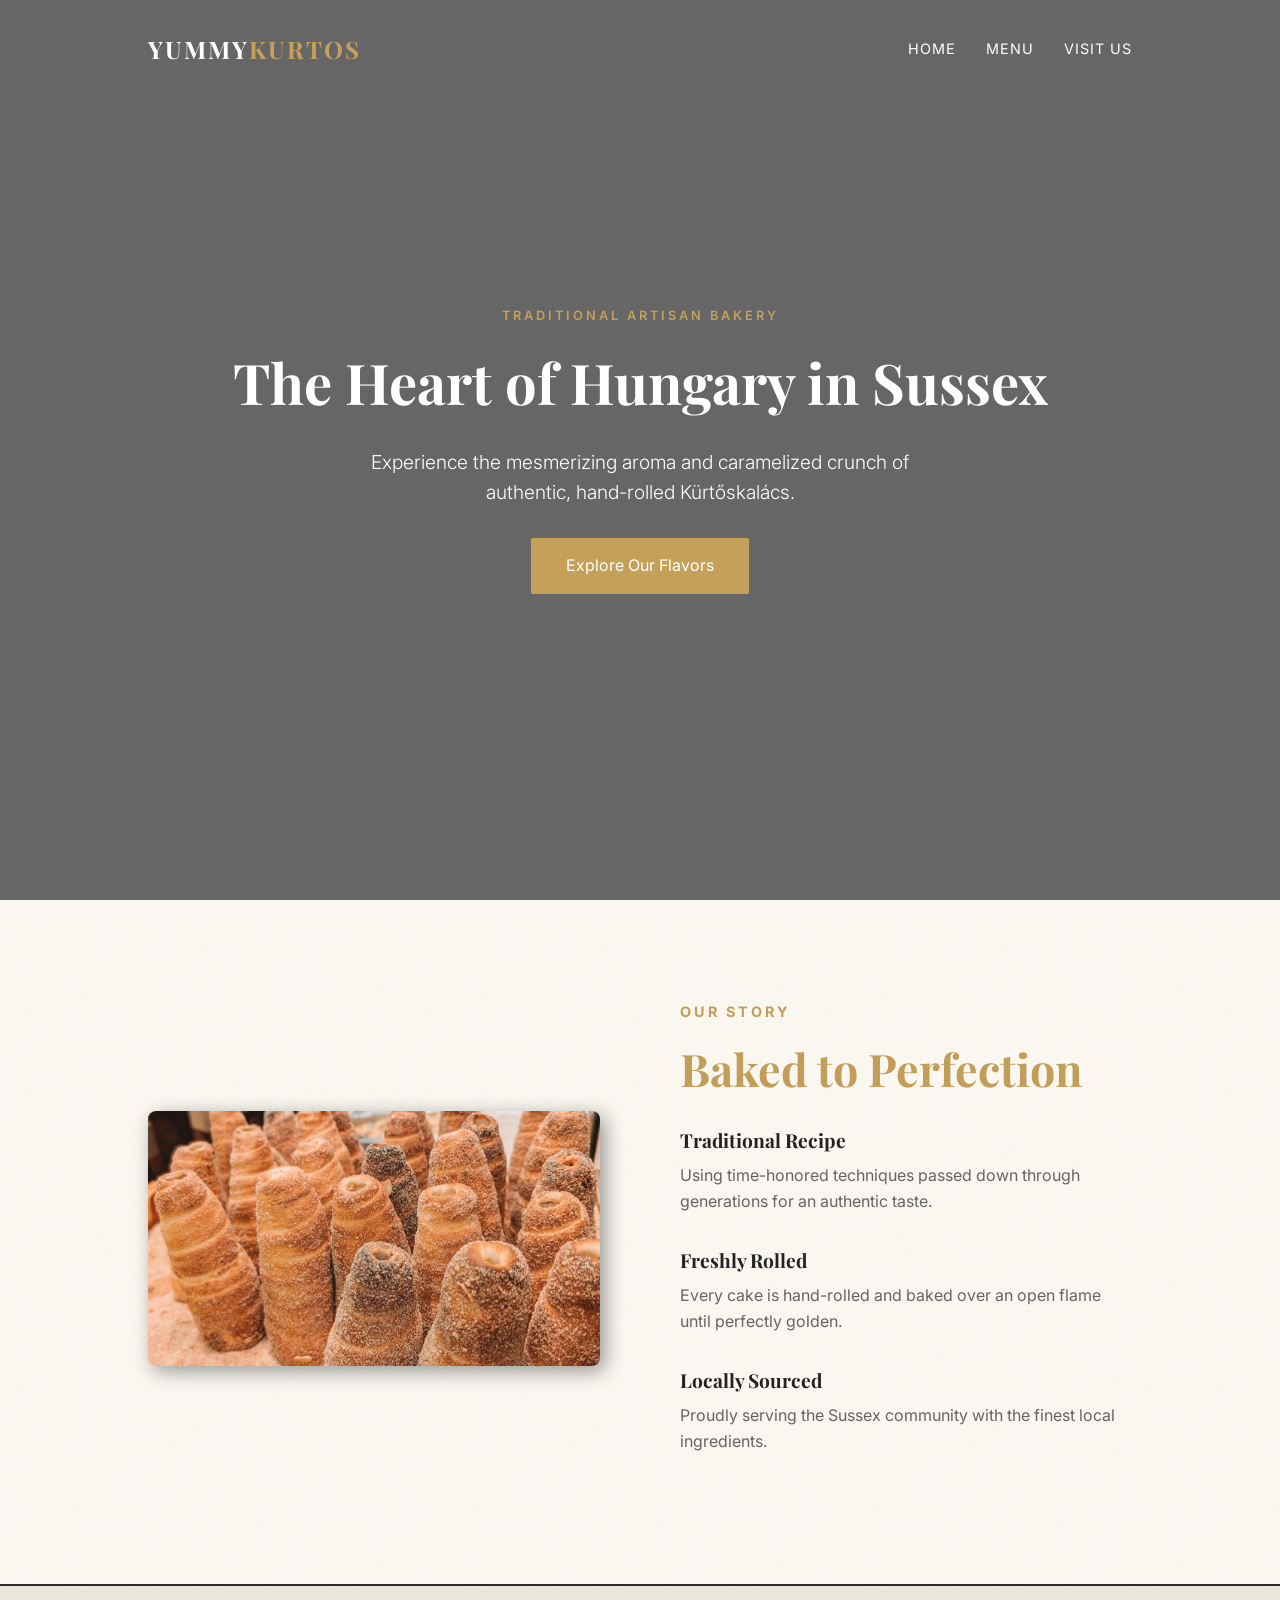
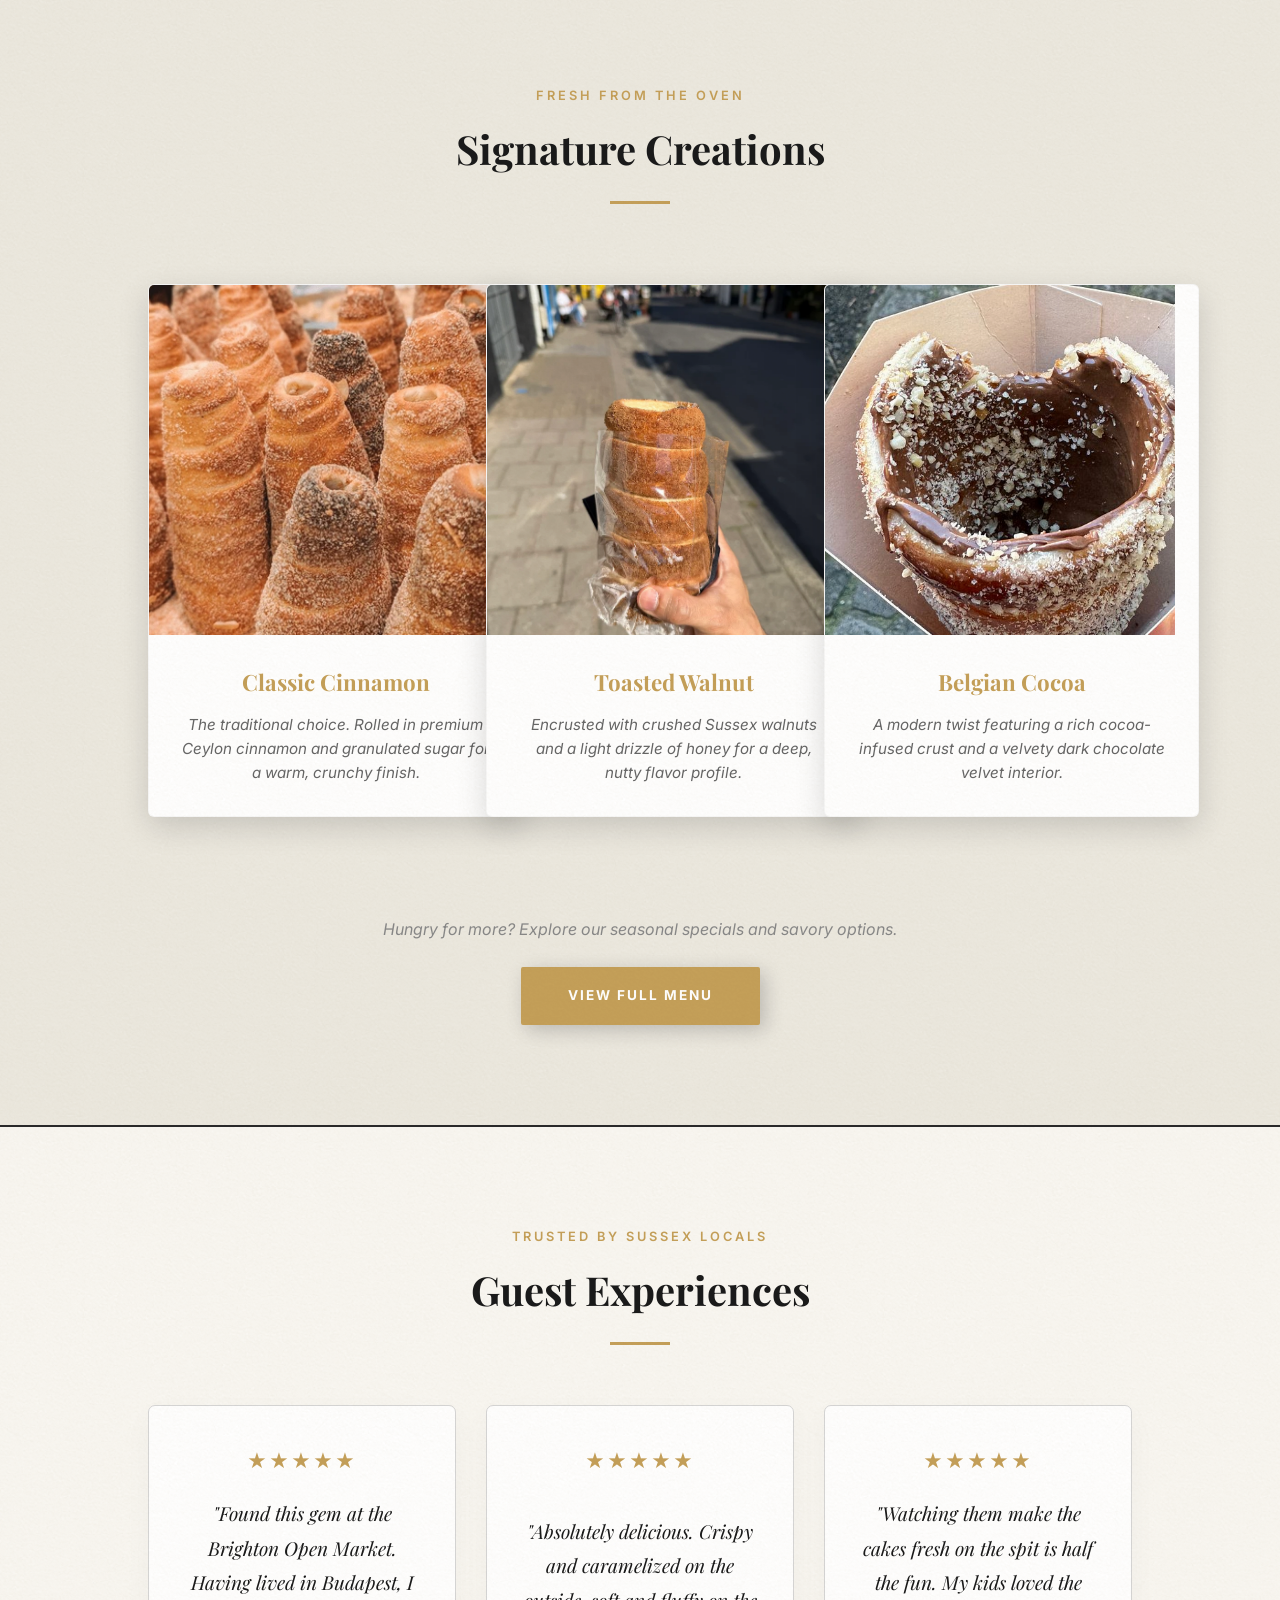
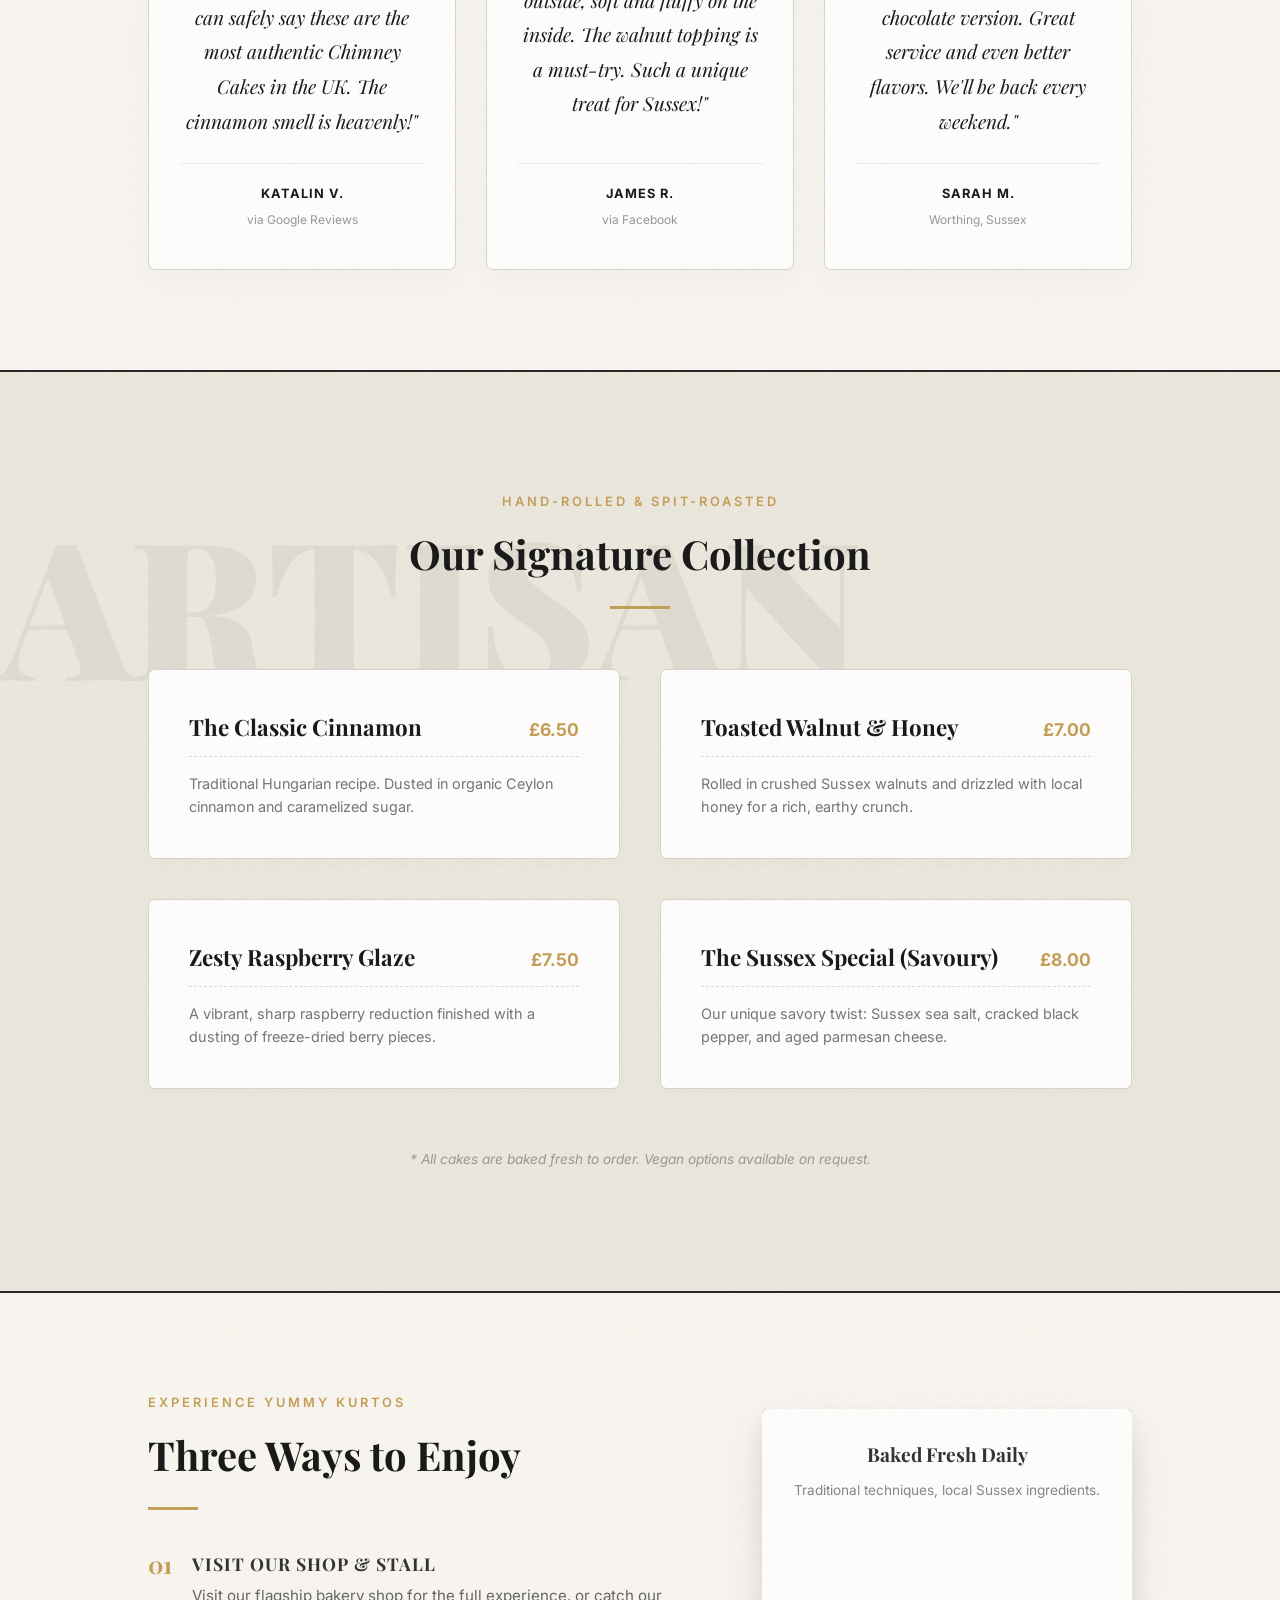
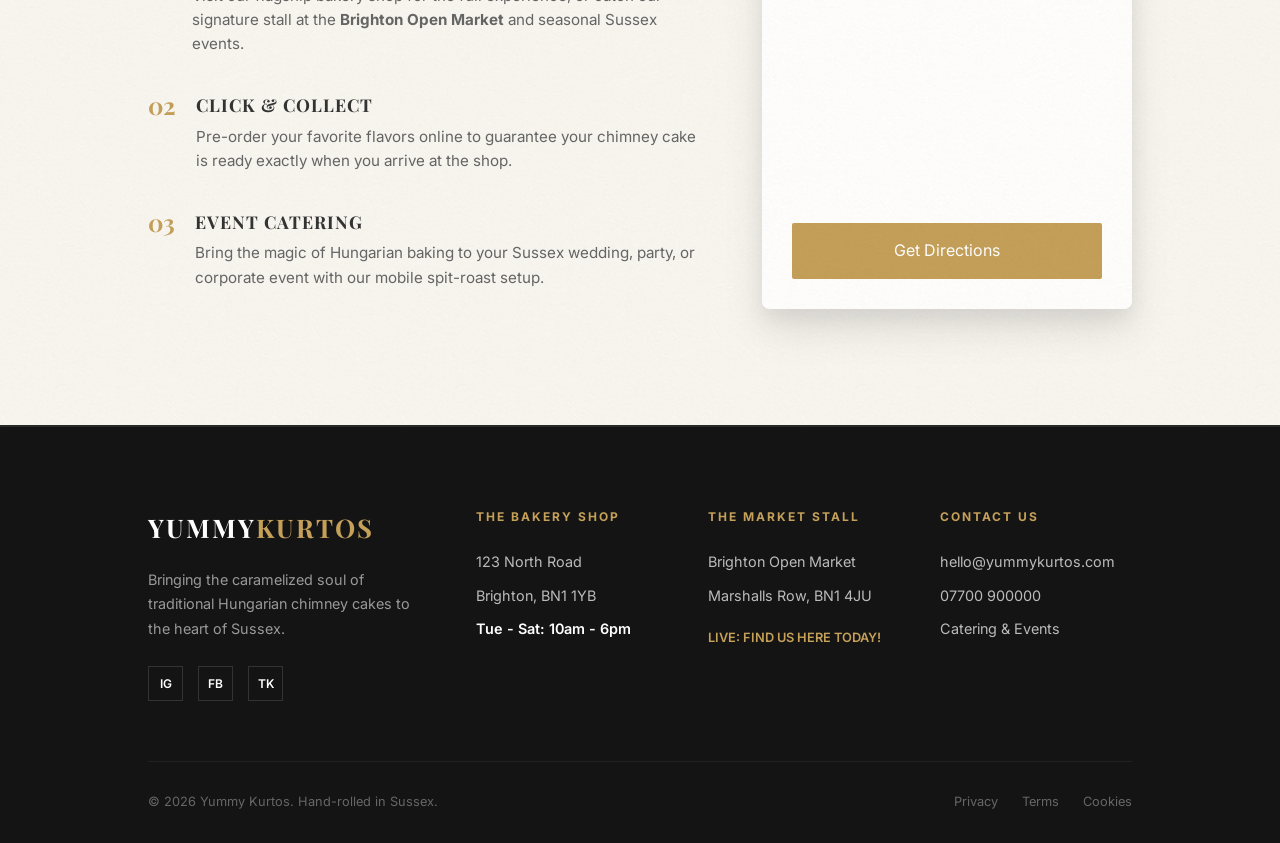
==== index.html @ a1dacea4 "Upload files" ====
<!DOCTYPE html>
<html lang="en">
<head>
    <meta charset="UTF-8">
    <meta name="viewport" content="width=device-width, initial-scale=1.0">
    <title>Yummy Kurtos | Authentic Hungarian Chimney Cakes</title>
    <link rel="stylesheet" href="css/nav.css">
    <link rel="stylesheet" href="css/styles.css">
    <link rel="stylesheet" href="css/button.css">
    <link rel="stylesheet" href="css/query.css">
    <script src="css/script.js" defer></script>
    <link href="https://fonts.googleapis.com/css2?family=Playfair+Display:ital,wght@0,400;0,700;1,400&family=Inter:wght@300;400;600&display=swap" rel="stylesheet">
</head>
<body>
    <nav class="navbar">
        <div class="overlay"></div>
        <div class="container">
            <div class="logo">YUMMY<span>KURTOS</span></div>
            <button class="menu-toggle" aria-label="Open Menu">
                <span class="bar"></span>
                <span class="bar"></span>
                <span class="bar"></span>
            </button>

            <ul class="nav-links">
                <div class="logo">YUMMY<span>KURTOS</span></div>
                <li><a href="#home">Home</a></li>
                <li><a href="#menu">Menu</a></li>
                <li><a href="#order-visit">Visit Us</a></li>
            </ul>
        </div>
    </nav>

    <header id="home" class="hero">
        <div class="hero-content reveal">
            <span class="subtitle reveal">Traditional Artisan Bakery</span>
            <h1>The Heart of Hungary in Sussex</h1>
            <p>Experience the mesmerizing aroma and caramelized crunch of authentic, hand-rolled Kürtőskalács.</p>
            <a href="#menu" class="btn reveal">Explore Our Flavors</a>
        </div>
    </header>

    <section id="about" class="features reveal">
        <div class="container about-wrapper">
            
            <div class="about-image">
                <img src="css/img/classic.webp" alt="Freshly baked chimney cake">
                <div class="image-accent"></div>
            </div>

            <div class="about-content reveal">
                <span class="subtitle reveal">Our Story</span>
                <h2>Baked to Perfection</h2>
                <div class="underline"></div>
                
                <div class="feature-item">
                    <h3>Traditional Recipe</h3>
                    <p>Using time-honored techniques passed down through generations for an authentic taste.</p>
                </div>

                <div class="feature-item">
                    <h3>Freshly Rolled</h3>
                    <p>Every cake is hand-rolled and baked over an open flame until perfectly golden.</p>
                </div>

                <div class="feature-item">
                    <h3>Locally Sourced</h3>
                    <p>Proudly serving the Sussex community with the finest local ingredients.</p>
                </div>
            </div>
        </div>
    </section>

    <section id="showcase" class="product-showcase">
        <div class="container">
            <div class="section-header reveal">
                <span class="subtitle reveal">Fresh From The Oven</span>
                <h2>Signature Creations</h2>
                <div class="divider"></div>
            </div>

            <div class="product-grid">
                <div class="product-card reveal">
                    <div class="product-image">
                        <img src="css/img/classic.webp" class="img">
                        <div class="product-overlay">
                            <span>Best Seller</span>
                        </div>
                    </div>
                    <div class="product-info">
                        <h3>Classic Cinnamon</h3>
                        <p>The traditional choice. Rolled in premium Ceylon cinnamon and granulated sugar for a warm, crunchy finish.</p>
                    </div>
                </div>

                <div class="product-card reveal">
                    <div class="product-image">
                        <img src="css/img/walnut.webp" class="img">
                    </div>
                    <div class="product-info">
                        <h3>Toasted Walnut</h3>
                        <p>Encrusted with crushed Sussex walnuts and a light drizzle of honey for a deep, nutty flavor profile.</p>
                    </div>
                </div>

                <div class="product-card reveal">
                    <div class="product-image">
                        <img src="css/img/cocoa.jpg" class="img">
                    </div>
                    <div class="product-info">
                        <h3>Belgian Cocoa</h3>
                        <p>A modern twist featuring a rich cocoa-infused crust and a velvety dark chocolate velvet interior.</p>
                    </div>
                </div>
            </div>

            <div class="cta-container reveal">
                <p>Hungry for more? Explore our seasonal specials and savory options.</p>
                <a href="#menu" class="btn btn-outline">View Full Menu</a>
            </div>
        </div>
    </section>

    <section id="reviews" class="reviews-section">
        <div class="container">
            <div class="section-header reveal">
                <span class="subtitle reveal">Trusted by Sussex Locals</span>
                <h2>Guest Experiences</h2>
                <div class="divider"></div>
            </div>

            <div class="reviews-grid">
                <div class="review-card reveal">
                    <div class="stars">★★★★★</div>
                    <p class="review-text">
                        "Found this gem at the Brighton Open Market. Having lived in Budapest, I can safely say these are the most authentic Chimney Cakes in the UK. The cinnamon smell is heavenly!"
                    </p>
                    <div class="reviewer-info">
                        <span class="reviewer-name">Katalin V.</span>
                        <span class="reviewer-source">via Google Reviews</span>
                    </div>
                </div>

                <div class="review-card reveal">
                    <div class="stars">★★★★★</div>
                    <p class="review-text">
                        "Absolutely delicious. Crispy and caramelized on the outside, soft and fluffy on the inside. The walnut topping is a must-try. Such a unique treat for Sussex!"
                    </p>
                    <div class="reviewer-info">
                        <span class="reviewer-name">James R.</span>
                        <span class="reviewer-source">via Facebook</span>
                    </div>
                </div>

                <div class="review-card reveal">
                    <div class="stars">★★★★★</div>
                    <p class="review-text">
                        "Watching them make the cakes fresh on the spit is half the fun. My kids loved the chocolate version. Great service and even better flavors. We'll be back every weekend."
                    </p>
                    <div class="reviewer-info">
                        <span class="reviewer-name">Sarah M.</span>
                        <span class="reviewer-location">Worthing, Sussex</span>
                    </div>
                </div>
            </div>
        </div>
    </section>

    <section id="menu" class="menu-section">
        <div class="container">
            <div class="section-header reveal">
                <span class="subtitle reveal">Hand-Rolled & Spit-Roasted</span>
                <h2>Our Signature Collection</h2>
                <div class="divider"></div>
            </div>

            <div class="menu-grid">
                <div class="menu-card reveal">
                    <div class="menu-info">
                        <div class="menu-header">
                            <h4>The Classic Cinnamon</h4>
                            <span class="price">£6.50</span>
                        </div>
                        <p>Traditional Hungarian recipe. Dusted in organic Ceylon cinnamon and caramelized sugar.</p>
                    </div>
                </div>

                <div class="menu-card reveal">
                    <div class="menu-info">
                        <div class="menu-header">
                            <h4>Toasted Walnut & Honey</h4>
                            <span class="price">£7.00</span>
                        </div>
                        <p>Rolled in crushed Sussex walnuts and drizzled with local honey for a rich, earthy crunch.</p>
                    </div>
                </div>

                <div class="menu-card reveal">
                    <div class="menu-info">
                        <div class="menu-header">
                            <h4>Zesty Raspberry Glaze</h4>
                            <span class="price">£7.50</span>
                        </div>
                        <p>A vibrant, sharp raspberry reduction finished with a dusting of freeze-dried berry pieces.</p>
                    </div>
                </div>

                <div class="menu-card reveal">
                    <div class="menu-info">
                        <div class="menu-header">
                            <h4>The Sussex Special (Savoury)</h4>
                            <span class="price">£8.00</span>
                        </div>
                        <p>Our unique savory twist: Sussex sea salt, cracked black pepper, and aged parmesan cheese.</p>
                    </div>
                </div>
            </div>

            <div class="menu-footer reveal">
                <p>* All cakes are baked fresh to order. Vegan options available on request.</p>
            </div>
        </div>
    </section>

    <section id="order-visit" class="visit-section">
        <div class="container">
            <div class="visit-grid">
                
                <div class="visit-card reveal">
                    <span class="subtitle">Experience Yummy Kurtos</span>
                    <h2>Three Ways to Enjoy</h2>
                    <div class="divider-left"></div>
                    
                    <div class="option-item reveal">
                        <div class="option-icon">01</div>
                        <div class="option-text">
                            <h4>Visit Our Shop & Stall</h4>
                            <p>Visit our flagship bakery shop for the full experience, or catch our signature stall at the <strong>Brighton Open Market</strong> and seasonal Sussex events.</p>
                        </div>
                    </div>

                    <div class="option-item reveal">
                        <div class="option-icon">02</div>
                        <div class="option-text">
                            <h4>Click & Collect</h4>
                            <p>Pre-order your favorite flavors online to guarantee your chimney cake is ready exactly when you arrive at the shop.</p>
                        </div>
                    </div>

                    <div class="option-item reveal">
                        <div class="option-icon">03</div>
                        <div class="option-text">
                            <h4>Event Catering</h4>
                            <p>Bring the magic of Hungarian baking to your Sussex wedding, party, or corporate event with our mobile spit-roast setup.</p>
                        </div>
                    </div>
                </div>

                <div class="visit-image-box reveal">
                    <div class="promo-box">
                        <h3>Baked Fresh Daily</h3>
                        <p>Traditional techniques, local Sussex ingredients.</p>
                        <iframe src="https://www.google.com/maps/embed?pb=!1m18!1m12!1m3!1d2520.285780233864!2d-0.1423884230746802!3d50.82587027166634!2m3!1f0!2f0!3f0!3m2!1i1024!2i768!4f13.1!3m3!1m2!1s0x487585e887d19fb7%3A0x6aae0de9d22a1ac7!2zWXVtbXkgS8WpcnTDtXM!5e0!3m2!1sen!2suk!4v1774945937419!5m2!1sen!2suk" style="border:0;" allowfullscreen="" loading="lazy" referrerpolicy="no-referrer-when-downgrade"></iframe>
                        <a href="#contact" class="btn reveal">Get Directions</a>
                    </div>
                </div>

            </div>
        </div>
    </section>

    <footer class="site-footer">
        <div class="container">
            <div class="footer-content">
                
                <div class="footer-col brand-col reveal">
                    <h2 class="footer-logo reveal">YUMMY<span>KURTOS</span></h2>
                    <p class="reveal">Bringing the caramelized soul of traditional Hungarian chimney cakes to the heart of Sussex.</p>
                    <div class="footer-socials reveal">
                        <a href="https://www.instagram.com/homemade_chimneycake/" aria-label="Instagram">IG</a>
                        <a href="https://www.facebook.com/p/Yummy-k%C3%BCrt%C3%B5s-100090114007943/" aria-label="Facebook">FB</a>
                        <a href="https://www.tiktok.com/@yummykurtos6/video/7621498517630061846" aria-label="TikTok">TK</a>
                    </div>
                </div>

                <div class="footer-col">
                    <h4 class="footer-title reveal">The Bakery Shop</h4>
                    <ul class="footer-links reveal">
                        <li>123 North Road</li>
                        <li>Brighton, BN1 1YB</li>
                        <li class="highlight">Tue - Sat: 10am - 6pm</li>
                    </ul>
                </div>

                <div class="footer-col">
                    <h4 class="footer-title reveal">The Market Stall</h4>
                    <ul class="footer-links reveal">
                        <li>Brighton Open Market</li>
                        <li>Marshalls Row, BN1 4JU</li>
                        <li class="status-indicator">Live: Find us here today!</li>
                    </ul>
                </div>

                <div class="footer-col">
                    <h4 class="footer-title reveal">Contact Us</h4>
                    <ul class="footer-links reveal">
                        <li><a href="mailto:hello@yummykurtos.com">hello@yummykurtos.com</a></li>
                        <li><a href="tel:+447700900000">07700 900000</a></li>
                        <li><a href="#menu">Catering & Events</a></li>
                    </ul>
                </div>

            </div>

            <div class="footer-bottom reveal">
                <p>&copy; 2026 Yummy Kurtos. Hand-rolled in Sussex.</p>
                <div class="footer-legal">
                    <a href="privacy.html">Privacy</a>
                    <a href="terms.html">Terms</a>
                    <a href="cookies.html">Cookies</a>
                </div>
            </div>
        </div>
    </footer>

</body>
</html>
---- css/nav.css ----
.navbar {
    background: transparent;
    padding: 30px 0;
    position: absolute;
    width: 100%;
    top: 0 !important;
    left: 0 !important;
    z-index: 1000;
    margin: 0;
    transition: all 0.3s ease;
}

.navbar.scrolled {
    background: white;
    padding: 30px 0;
    position: fixed;
    width: 100%;
    top: 0 !important;
    left: 0 !important;
    z-index: 1000;
    margin: 0;
    transition: all 0.3s ease;
    box-shadow: 0 0 20px rgba(0, 0, 0, 0.2);
}

.navbar .logo, 
.navbar .nav-links a {
    color: #ffffff;
}

.navbar.scrolled .logo, 
.navbar.scrolled .nav-links a {
    color: #333333;
}

.navbar .container {
    display: flex;
    justify-content: space-between;
    align-items: center;
}

.logo {
    font-size: 1.5rem;
    font-weight: 700;
    letter-spacing: 2px;
    color: white;
}

.logo span {
    color: var(--primary);
}

.nav-links {
    list-style: none;
    display: flex;
}

.nav-links li a {
    text-decoration: none;
    color: white;
    margin-left: 30px;
    font-size: 0.9rem;
    text-transform: uppercase;
    letter-spacing: 1px;
    transition: color 0.3s;
}

.nav-links li a:hover {
    color: var(--primary);
}

.nav-links .logo {
    display: none;
}

.menu-toggle {
    display: none;
    flex-direction: column;
    cursor: pointer;
    background: none;
    border: none;
    gap: 5px;
}

.bar {
    width: 25px;
    height: 3px;
    background-color: #c5a059;
    transition: 0.3s;
}

.menu-overlay {
    position: fixed;
    top: 0;
    left: 0;
    width: 100%;
    height: 100%;
    background: rgba(0, 0, 0, 0.4);
    backdrop-filter: blur(4px);
    opacity: 0;
    visibility: hidden;
    transition: 0.4s;
    z-index: 999;
}

.menu-overlay.active {
    opacity: 1;
    visibility: visible;
}
---- css/styles.css ----
:root {
    --primary: #c5a059;
    --dark: #1a1a1a;
    --light: #f9f7f2;
    --light-two: #ece9e0;
    --text: #333333;
    --white: #ffffff;
}

* {
    margin: 0;
    padding: 0;
    box-sizing: border-box;
}

body, html {
    font-family: 'inter', sans-serif;
    line-height: 1.6;
    color: var(--text);
    background-color: var(--white);
    scroll-behavior: smooth;
    margin: 0;
    padding: 0;
    overflow-x: hidden;
}

h1, h2, .logo {
    font-family: 'Playfair Display', serif;
}

.reveal {
    opacity: 0;
    transform: translateY(30px);
    transition: all 0.8s cubic-bezier(0.5, 0, 0, 1);
    visibility: hidden;
}

.reveal.active {
    opacity: 1;
    transform: translateY(0);
    visibility: visible;
}

.reveal-delay-1 { transition-delay: 0.2s; }
.reveal-delay-2 { transition-delay: 0.4s; }

.container {
    max-width: 80%;
    margin: 0 auto;
    padding: 0 20px;
}

section {
    border-bottom: 2px solid rgb(41, 41, 41);
    position: relative;
}

section::after {
    content: "";
    position: absolute;
    top: 0;
    left: 0;
    width: 100%;
    height: 100%;
    
    background-image: url("img/texture.png"); 
    background-repeat: repeat;
    background-size: 400px;
    
    mix-blend-mode: multiply; 
    opacity: 0.5; 
    pointer-events: none; 
    z-index: 10;
}

.hero {
    height: 100vh;
    background: linear-gradient(rgba(0,0,0,0.6), rgba(0,0,0,0.6)), 
                url('https://images.unsplash.com/photo-1555507036-ab1f4038808a?auto=format&fit=crop&w=1600&q=80');
    background-size: cover;
    background-position: center;
    display: flex;
    align-items: center;
    justify-content: center;
    text-align: center;
    color: var(--white);
}

.subtitle {
    display: block;
    color: var(--primary);
    text-transform: uppercase;
    letter-spacing: 3px;
    margin-bottom: 10px;
}

.hero h1 {
    font-size: 3.5rem;
    margin-bottom: 20px;
}

.hero p {
    font-size: 1.2rem;
    max-width: 600px;
    margin: 0 auto 30px;
    font-weight: 300;
}


.section-header {
    text-align: center;
    margin-bottom: 60px;
}

.divider {
    width: 50px;
    height: 3px;
    background: var(--primary);
    margin: 20px auto;
}

#about {
    background-color: #fdfaf5;
    padding: 100px 0;
}

.about-wrapper {
    display: flex;
    align-items: center;
    gap: 80px;
    flex-wrap: wrap;
}

.about-image {
    flex: 1;
    min-width: 350px;
    position: relative;
}

.about-image img {
    width: 100%;
    border-radius: 8px;
    position: relative;
    z-index: 2;
    box-shadow: 5px 5px 20px rgba(0, 0, 0, 0.4);
}

.about-content {
    flex: 1;
    min-width: 350px;
    text-align: left;
}

.about-content .subtitle {
    text-transform: uppercase;
    letter-spacing: 3px;
    color: #c5a059;
    font-weight: 700;
    font-size: 0.9rem;
}

.about-content h2 {
    font-family: 'playfair display', serif;
    font-size: 2.8rem;
    color: var(--primary);
    margin: 10px 0 20px;
}

.feature-item {
    margin-bottom: 30px;
}

.feature-item h3 {
    font-size: 1.2rem;
    font-family: 'playfair display', serif;
    margin-bottom: 8px;
    color: #222;
}

.feature-item p {
    color: #666;
    line-height: 1.6;
}

.product-showcase {
    padding: 100px 0;
    background-color: var(--light-two);
}

#showcase .container {
    max-width: 80%;
    display: flex;
    flex-direction: column;
}

.section-header {
    text-align: center;
    margin-bottom: 60px;
}

.section-header h2 {
    font-family: 'Playfair Display', serif;
    font-size: 2.5rem;
    color: #1a1a1a;
    margin-top: 10px;
}

.subtitle {
    display: block;
    color: #c5a059;
    text-transform: uppercase;
    letter-spacing: 3px;
    font-size: 0.8rem;
    font-weight: 600;
}

.divider {
    width: 60px;
    height: 3px;
    background: #c5a059;
    margin: 20px auto;
}

.product-grid {
    display: grid;
    grid-template-columns: repeat(auto-fit, minmax(300px, 1fr));
    gap: 30px;
    margin: 0 auto 60px auto;
    max-width: 100%;
}

.product-card {
    background: #fff;
    border-radius: 6px;
    overflow: hidden;
    transition: all 0.4s cubic-bezier(0.165, 0.84, 0.44, 1);
    box-shadow: 0 10px 30px rgba(0, 0, 0, 0.15);
    border: 1px solid rgba(0,0,0,0.03);
    width: 375px;
}

.product-card:hover {
    transform: translateY(-12px);
    transform: translateY(-10px);
    box-shadow: 0 20px 40px rgba(197, 160, 89, 0.15);
}

.product-image {
    height: 350px;
    overflow: hidden;
    position: relative;
    background: #fafafa;
    aspect-ratio: 1 / 1 !important;
}

.img {
    width: 100%;
    height: 100%;
    background-size: cover;
    background-position: center;
    transition: transform 0.6s ease;
    object-fit: cover;
    aspect-ratio: 1 / 1 !important;
}

.product-card:hover img {
    transform: scale(1.08);
}

.product-grid .product-card:nth-child(3) .product-image .img {
    object-position: 25% center !important;
}

.product-tag {
    position: absolute;
    top: 15px;
    left: 15px;
    background: #c5a059;
    color: #fff;
    padding: 6px 14px;
    font-size: 0.7rem;
    font-weight: 600;
    text-transform: uppercase;
    letter-spacing: 1px;
}

.product-info {
    padding: 30px;
    text-align: center;
}

.product-info h3 {
    font-family: 'playfair display', serif;
    font-size: 1.4rem;
    color: var(--primary);
    margin-bottom: 12px;
}

.product-info p {
    color: #666;
    font-size: 0.95rem;
    font-style: italic;
    line-height: 1.6;
}

.reviews-section {
    padding: 100px 0;
    background-color: var(--light);
}

#reviews .container {
    max-width: 80%;
    margin: 0 auto;
}

.reviews-grid {
    display: grid;
    grid-template-columns: repeat(auto-fit, minmax(300px, 1fr));
    gap: 30px;
    margin: 40px auto 0 auto;
    max-width: 100%;
}

.review-card {
    background: #ffffff;
    padding: 40px 30px;
    max-width: 405px;
    width: 100%;
    border-radius: 7px;
    box-shadow: 0 10px 30px rgba(0,0,0,0.03);
    text-align: center;
    border-top: 3px solid var(--primary);
    border: 1px solid #d6d6d6;
    transition: all 0.3s ease;

    display: flex;
    flex-direction: column;
    justify-content: space-between;
}

.review-card:hover {
    transform: translateY(-10px);
    border-color: var(--primary);
    box-shadow: 5px 5px 30px rgb(197, 160, 89, 0.5);
}

.stars {
    color: var(--primary);
    font-size: 1.2rem;
    margin-bottom: 20px;
    letter-spacing: 2px;
}

.review-text {
    font-family: 'playfair display', serif;
    font-size: 1.2rem;
    font-style: italic;
    line-height: 1.8;
    color: var(--dark);
    margin-bottom: 25px;
}

.reviewer-info {
    border-top: 1px solid #eee;
    padding-top: 20px;
}

.reviewer-name {
    display: block;
    font-weight: 700;
    text-transform: uppercase;
    letter-spacing: 1px;
    font-size: 0.8rem;
    color: var(--dark);
}

.reviewer-source, .reviewer-location {
    display: block;
    font-size: 0.75rem;
    color: #999;
    margin-top: 5px;
}

.icon-cinnamon { background-color: #e3d5ca; }
.icon-walnut { background-color: #d5bdaf; }
.icon-chocolate { background-color: #edede9; }

.menu-section {
    padding: 120px 0;
    background-color: var(--light-two);
    position: relative;
    overflow: hidden;
}

.menu-section::before {
    content: "ARTISAN";
    position: absolute;
    top: 25%;
    font-size: 12rem;
    font-family: 'playfair display', serif;
    font-weight: 900;
    color: rgba(0,0,0,0.05);
    transform: translateY(-50%);
    z-index: 0;
    pointer-events: none;
}

.menu-grid {
    display: grid;
    grid-template-columns: repeat(auto-fit, minmax(450px, 1fr));
    gap: 40px;
    margin-top: 60px;
}

.menu-card {
    background: var(--white);
    border: 1px solid #d6d6d6;
    border-radius: 7px;
    padding: 40px;
    display: flex;
    align-items: center;
    position: relative;
    transition: all 0.4s ease;
    box-shadow: 0 5px 15px rgba(0,0,0,0.02);
}

.menu-card:hover {
    transform: translateY(-5px);
    border-color: var(--primary);
    box-shadow: 5px 5px 30px rgb(197, 160, 89, 0.5);
}

.menu-header {
    display: flex;
    justify-content: space-between;
    align-items: baseline;
    margin-bottom: 10px;
    border-bottom: 1px dashed #ddd;
    padding-bottom: 10px;
}

.menu-header h4 {
    font-family: 'Playfair Display', serif;
    font-size: 1.4rem;
    color: var(--dark);
    margin: 0;
}

.menu-info .price {
    font-family: 'Inter', sans-serif;
    font-weight: 700;
    color: var(--primary);
    font-size: 1.1rem;
}

.menu-info p {
    font-size: 0.9rem;
    color: #777;
    line-height: 1.6;
    margin: 15px 0 0;
}

.menu-footer {
    text-align: center;
    margin-top: 60px;
    font-size: 0.85rem;
    color: #999;
    font-style: italic;
}

.visit-section {
    padding: 100px 0;
    background-color: var(--light);
}

.visit-grid {
    display: grid;
    grid-template-columns: 1.2fr 0.8fr;
    gap: 60px;
    align-items: center;
}

.visit-card h2 {
    font-size: 2.5rem;
    margin-bottom: 20px;
    color: var(--dark);
}

.divider-left {
    width: 50px;
    height: 3px;
    background: var(--primary);
    margin-bottom: 40px;
}

.option-item {
    display: flex;
    gap: 20px;
    margin-bottom: 35px;
}

.option-icon {
    font-family: 'Playfair Display', serif;
    font-size: 1.5rem;
    color: var(--primary);
    font-weight: 700;
    margin-top: -5px;
}

.option-text h4 {
    font-size: 1.1rem;
    font-family: 'playfair display';
    margin-bottom: 5px;
    text-transform: uppercase;
    letter-spacing: 1px;
}

.option-text p {
    color: #666;
    font-size: 0.95rem;
    font-family: 'inter', sans-serif;
    line-height: 1.6;
}

.visit-image-box {
    height: 500px;
    background: #e5e5e5;
    background-size: cover;
    background-position: center;
    border-radius: 4px;
    display: flex;
    flex-direction: column;
    align-items: flex-end;
    box-shadow: 0 20px 40px rgba(0,0,0,0.1);
}

.promo-box {
    background: white;
    padding: 30px;
    width: 100% !important;
    height: 100% !important;
    text-align: center;
    box-shadow: 0 10px 20px rgba(0,0,0,0.05);
    border-radius: 7px;

    display: flex;
    flex-direction: column;
}

.promo-box iframe {
    width: 100%;
    height: 90%;
    border: none;
    border-radius: 4px;
    filter: grayscale(50%);
}

.promo-box h3 {
    font-size: 1.2rem;
    font-family: 'Playfair Display', serif;
    margin-bottom: 10px;
}

.promo-box p {
    font-size: 0.85rem;
    color: #888;
    margin-bottom: 20px;
}

.error-page {
    height: 100vh;
    display: flex;
    align-items: center;
    justify-content: center;
    background-color: var(--light-two);
    text-align: center;
    padding: 20px;
}

.error-content {
    max-width: 600px;
    animation: fadeIn 0.8s ease-out;
}

.error-content h1 {
    font-family: 'Playfair Display', serif;
    font-size: clamp(6rem, 15vw, 10rem);
    color: var(--primary);
    line-height: 1;
    margin: 0;
    opacity: 0.2;
}

.error-content h2 {
    font-family: 'Playfair Display', serif;
    font-size: clamp(1.8rem, 5vw, 2.8rem);
    color: var(--dark);
    margin-top: -20px;
    margin-bottom: 20px;
}

.error-content p {
    font-family: 'Inter', sans-serif;
    font-size: 1.1rem;
    color: #666;
    line-height: 1.6;
    margin-bottom: 40px;
}

.error-actions {
    display: flex;
    gap: 20px;
    justify-content: center;
}

.error-actions .btn {
    padding: 15px 35px;
    background: var(--primary);
    color: #fff;
    text-decoration: none;
    font-weight: 700;
    text-transform: uppercase;
    letter-spacing: 1px;
    font-size: 0.8rem;
    transition: 0.3s;
}

.error-actions .btn-outline {
    padding: 15px 35px;
    border: 2px solid var(--primary);
    color: var(--primary);
    text-decoration: none;
    font-weight: 700;
    text-transform: uppercase;
    letter-spacing: 1px;
    font-size: 0.8rem;
    transition: 0.3s;
}

.error-actions .btn:hover {
    background: var(--dark);
    color: #fff;
}

.error-actions .btn-outline:hover {
    background: var(--primary);
    color: #fff;
}

.site-footer {
    background-color: #141414;
    color: #ffffff;
    padding: 80px 0 30px;
    font-size: 0.9rem;
}

.footer-content {
    display: grid;
    grid-template-columns: 1.5fr 1fr 1fr 1fr;
    gap: 40px;
    margin-bottom: 60px;
}

.footer-logo {
    font-family: 'Playfair Display', serif;
    font-size: 1.6rem;
    letter-spacing: 2px;
    margin-bottom: 20px;
}

.footer-logo span {
    color: var(--primary);
}

.brand-col p {
    color: #999;
    line-height: 1.7;
    margin-bottom: 25px;
    max-width: 280px;
}

.footer-socials {
    display: flex;
    gap: 15px;
}

.footer-socials a {
    color: #fff;
    text-decoration: none;
    font-weight: 600;
    font-size: 0.75rem;
    border: 1px solid #333;
    width: 35px;
    height: 35px;
    display: flex;
    align-items: center;
    justify-content: center;
    transition: all 0.3s ease;
}

.footer-socials a:hover {
    border-color: var(--primary);
    color: var(--primary);
}

.footer-title {
    color: var(--primary);
    text-transform: uppercase;
    font-size: 0.75rem;
    letter-spacing: 2px;
    margin-bottom: 25px;
    font-weight: 700;
}

.footer-links {
    list-style: none;
    padding: 0;
}

.footer-links li {
    color: #bbb;
    margin-bottom: 12px;
    line-height: 1.5;
}

.footer-links a {
    color: #bbb;
    text-decoration: none;
    transition: color 0.3s ease;
}

.footer-links a:hover {
    color: white;
}

.highlight {
    color: #fff !important;
    font-weight: 600;
    margin-top: 5px;
}

.status-indicator {
    color: var(--primary) !important;
    font-weight: 600;
    font-size: 0.8rem;
    text-transform: uppercase;
    display: inline-block;
    padding-top: 10px;
}

.footer-bottom {
    border-top: 1px solid #222;
    padding-top: 30px;
    display: flex;
    justify-content: space-between;
    align-items: center;
    color: #666;
    font-size: 0.8rem;
}

.footer-legal a {
    color: #666;
    text-decoration: none;
    margin-left: 20px;
}

.footer-legal a:hover {
    color: #999;
}
---- css/button.css ----
.btn {
    display: inline-block;
    padding: 15px 35px;
    background: var(--primary);
    color: var(--white);
    text-decoration: none;
    border-radius: 2px;
    transition: background 0.3s;
}

.btn:hover {
    background: #ae8c4e;
}

.cta-container {
    text-align: center;
    margin-top: 40px;
}

.cta-container p {
    margin-bottom: 25px;
    font-style: italic;
    color: #888;
}

.btn-outline {
    display: inline-block;
    padding: 16px 45px;
    color: white;
    border: 2px solid #c5a059;
    box-shadow: 5px 5px 20px rgba(0, 0, 0, 0.2);
    text-decoration: none;
    text-transform: uppercase;
    font-size: 0.85rem;
    font-weight: 700;
    letter-spacing: 2px;
    transition: all 0.3s ease;
}

.btn-outline:hover {
    transform: translateY(-7px);
    box-shadow: 0 20px 40px rgba(0, 0, 0, 0.1);
    background: #ae8c4e;
    color: #fff;
}
---- css/query.css ----
@media (max-width: 1100px) {
    .hero h1 {
        font-size: 2.5rem;
    }
    #about .container {
        flex-direction: column-reverse;
        align-items: center;
    }
    #showcase .product-grid {
        grid-template-columns: repeat(2, 1fr);
        column-gap: 50px;
    }
    .product-card {
        width: 100%;
        max-width: 450px;
    }
    .product-card:last-child {
        max-width: 450px;
        width: 100%;
        grid-column: 1 / -1;
        justify-self: center;
    }
    .reviews-section .container .reviews-grid {
        display: grid;
        grid-template-columns: repeat(2, 1fr) !important;
        row-gap: 50px;
    }
    .review-card {
        max-width: 400px;
        width: 100%;
    }
    .review-card:last-child {
        width: 100%;
        max-width: 100%;
        grid-column: 1 / -1;
        justify-self: center;
    }
    .menu-section::before {
        content: "ARTISAN";
        position: absolute;
        top: 87%;
        font-size: 12rem;
        font-family: 'Playfair Display', serif;
        font-weight: 900;
        color: rgba(0,0,0,0.05);
        transform: translateY(-50%);
        z-index: 0;
        pointer-events: none;
    }
    .visit-grid {
        display: flex;
        flex-direction: column;
    }
    .visit-image-box {
        max-width: 100%;
        width: 100%;
    }
    .footer-content {
        display: grid !important;
        grid-template-columns: repeat(3, 1fr) !important;
        gap: 40px;
        text-align: center;
    }
    .brand-col {
        grid-column: 1 / -1; 
        display: flex;
        flex-direction: column;
        align-items: center;
        margin-bottom: 20px;
    }
    .brand-col p {
        max-width: 500px;
        margin-left: auto;
        margin-right: auto;
    }
    .footer-socials {
        justify-content: center;
    }
}

@media (max-width: 768px) {
    .menu-toggle {
        display: flex;
        z-index: 10002 !important;
        position: relative;
    }
    .nav-links {
        position: fixed;
        top: 0;
        right: -80%;
        width: 60%;
        height: 100vh;
        background: #121212;
        z-index: 10001 !important;
        position: fixed;
        transition: 0.4s cubic-bezier(0.4, 0, 0.2, 1);

        display: flex;
        flex-direction: column;
        justify-content: center;
        text-align: center;
        padding-top: 80px;
    }
    .nav-links.active {
        right: 0;
        z-index: 10001 !important;
    }
    .nav-links .logo {
        color: white !important;
        display: flex;
        margin: 0 auto;
        margin-top: -50px;
        margin-bottom: 50px;
        text-align: center;
    }
    .nav-links li {
        margin: 20px 0;
    }
    .nav-links li a {
        color: white !important;
    }
    .nav-links a:hover {
        color: var(--primary);
    }
    .menu-toggle.active .bar:nth-child(1) {
        transform: translateY(8px) rotate(45deg);
    }
    .menu-toggle.active .bar:nth-child(2) {
        opacity: 0;
    }
    .menu-toggle.active .bar:nth-child(3) {
        transform: translateY(-8px) rotate(-45deg);
    }
    .overlay {
        position: fixed;
        top: 0;
        left: 0;
        width: 100%;
        height: 100%;
        background: rgba(0, 0, 0, 0.5);
        opacity: 0;
        visibility: hidden;
        transition: 0.3s;
        z-index: 10000 !important;
    }
    .overlay.active {
        opacity: 1;
        visibility: visible;
    }
    .hero h1 {
        font-size: 2.3rem;
        max-width: 400px;
        margin: 0 auto;
    }
    #showcase .product-grid {
        grid-template-columns: 1fr;
    }
    #reviews .reviews-grid {
        display: grid !important;
        grid-template-columns: 1fr !important;
        justify-items: center;
        gap: 40px;
    }
    .review-card {
        width: 100%;
        max-width: 425px;
        margin: 0 auto;
    }
    .review-card:last-child {
        width: 100%;
        max-width: 425px;
        margin: 0 auto;
    }
    .menu-section::before {
        content: "ARTISAN";
        position: absolute;
        top: 24%;
        font-size: 8rem;
    }
    .footer-content {
        grid-template-columns: 1fr !important;
        gap: 50px;
        text-align: center;
    }
    .brand-col {
        margin-bottom: 0;
    }
    .footer-section {
        display: flex;
        flex-direction: column;
        align-items: center;
    }
    .footer-section h4 {
        font-size: 1.2rem;
        margin-bottom: 15px;
    }
    .footer-section ul li {
        margin-bottom: 12px;
    }
    .footer-bottom .container {
        flex-direction: column;
        gap: 15px;
        padding-top: 20px;
    }
    .footer-bottom p {
        max-width: 200px;
    }
    .footer-bottom .footer-legal {
        display: flex;
        flex-direction: row;
        flex-wrap: nowrap;
    }
}

@media (max-width: 630px) {
    .hero h1 {
        font-size: 2rem;
        text-align: center;
    }
    .hero p {
        font-size: 1rem;
        max-width: 80%;
        text-align: center;
        margin: 20px auto;
    }
    h2 {
        font-size: 2.4rem !important;
    }
    #menu .menu-card h4 {
        font-size: 1.2rem;
    }
}

@media (max-width: 480px) {
    body h2 {
        font-size: 1.9rem !important;
    }
    .menu-section::before {
        display: none;
    }
    .menu-grid {
        max-width: 90% !important;
        display: flex;
        flex-direction: column;
        justify-content: center;
        margin: 0 auto;
    }
    .menu-grid .menu-card .menu-header {
        display: flex !important;
        flex-direction: column !important;
    }
    .menu-header h4 {
        max-width: 90%;
        font-size: 1.3rem !important;
    }
    #menu .menu-card {
        max-width: 100%;
        width: 100%;
    }

    .menu-card h4 {
        font-size: 1.2rem !important;
    }

    .reviews-grid {
        margin: 0 auto;
        justify-content: center;
        align-items: center;
        display: flex;
        flex-direction: column;
    }
    .review-card {
        max-width: 370px !important;
        width: 80vw !important;
    }

    .review-card p {
        font-size: 1rem !important;
    }
    body footer .container .footer-bottom {
        display: flex !important;
        flex-direction: column !important;
        justify-content: center !important;
        width: 100% !important;
        align-items: center !important;
        text-align: center !important; 
        margin: 0 auto !important;
    }
    .footer-bottom p,
    .footer-bottom a {
        white-space: nowrap;
    }
}

@media (max-width: 420px) {
    #order-visit {
        scroll-margin-top: 300px;
    }
    #about .container {
        padding-left: 0;
        padding-right: 0;
        width: 100% !important;
        max-width: 100% !important;
        overflow-x: hidden;
    }

    .about-content,
    .about-image {
        width: 100%;
        max-width: 100%;
        margin-left: 0 !important;
        margin-right: 0 !important;
        box-sizing: border-box;
    }

    .about-content {
        padding: 0 15px;
        display: flex;
        flex-direction: column;
        align-items: center;
        text-align: center;
        width: 100% !important;
        max-width: 100% !important;
    }

    .about-image {
        display: flex !important;
        justify-content: center !important;
        align-items: center !important;
        padding: 0 15px; 
        margin: 0 auto !important
    }

    .about-image img {
        width: 100%;
        max-width: 100%;
        margin: 0;
        display: block;
    }

    .feature-item {
        width: 100%;
        display: flex;
        flex-direction: column;
        align-items: center;
        text-align: center;
        margin-left: 0;
        margin-right: 0;
    }
    
    .feature-item p {
        max-width: 300px !important;
        width: 100% !important;
    }

    .about-content .subtitle,
    .about-content .underline {
        margin-left: auto;
        margin-right: auto;
    }

    .reviews-grid {
        display: flex;
        flex-direction: column;
        margin: 0 auto;
        align-items: center;
        justify-content: center;
    }

    .review-card {
        max-width: 370px !important;
        width: 80vw !important;
    }

    .review-card p {
        font-size: 0.9rem !important;
    }
    .promo-box h4 {
        font-size: 2rem;
    }
    .footer-logo {
        font-size: 1.4rem !important;
    }

    .footer-content {
        display: flex !important;
        flex-direction: column !important;
        align-items: center !important;
        justify-content: center !important;
        text-align: center !important;
        width: 100% !important;
        padding: 0 !important;
        margin: 0 auto !important;
    }

    .footer-col {
        width: 100% !important;
        margin-bottom: 30px !important;
        display: flex !important;
        flex-direction: column !important;
        align-items: center !important;
    }

    .footer-col ul {
        padding: 0 !important;
        list-style: none !important;
        display: flex !important;
        flex-direction: column !important;
        align-items: center !important;
    }

    .footer-col li {
        text-align: center !important;
        margin: 5px 0 !important;
    }

    .status-indicator {
        justify-content: center !important;
        margin-top: 10px !important;
    }

    .footer-bottom {
        max-width: 100% !important;
        width: 100% !important;
        margin: 0 auto !important;
        display: flex !important;
        flex-direction: column !important;
        align-items: center !important;
        justify-content: center !important;
        text-align: center !important;
    }

    .footer-bottom p, 
    .footer-bottom .footer-legal,
    .footer-bottom a {
        max-width: 100% !important; 
        width: auto !important;
        display: inline-block !important;
        margin: 5px auto !important;
        white-space: normal !important;
    }

    .footer-legal {
        display: flex !important;
        flex-direction: column !important;
        gap: 10px;
    }
}
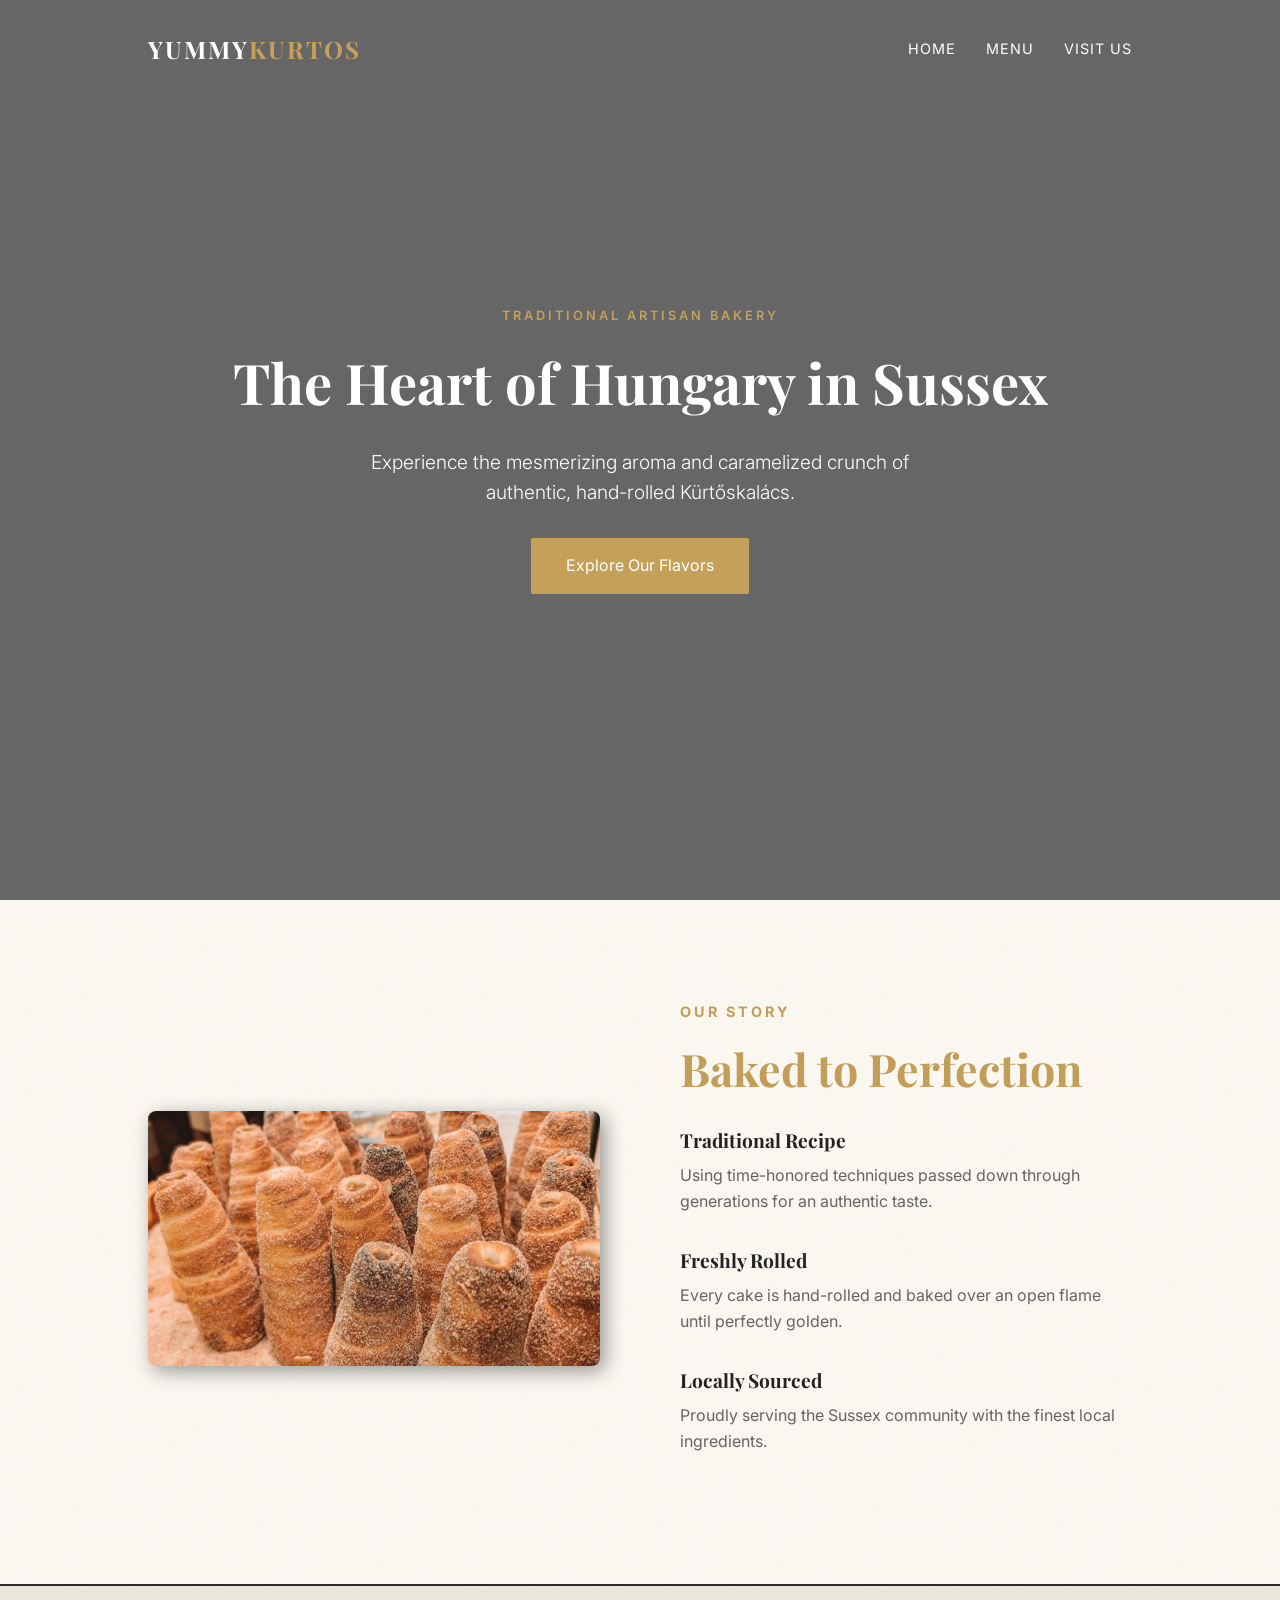
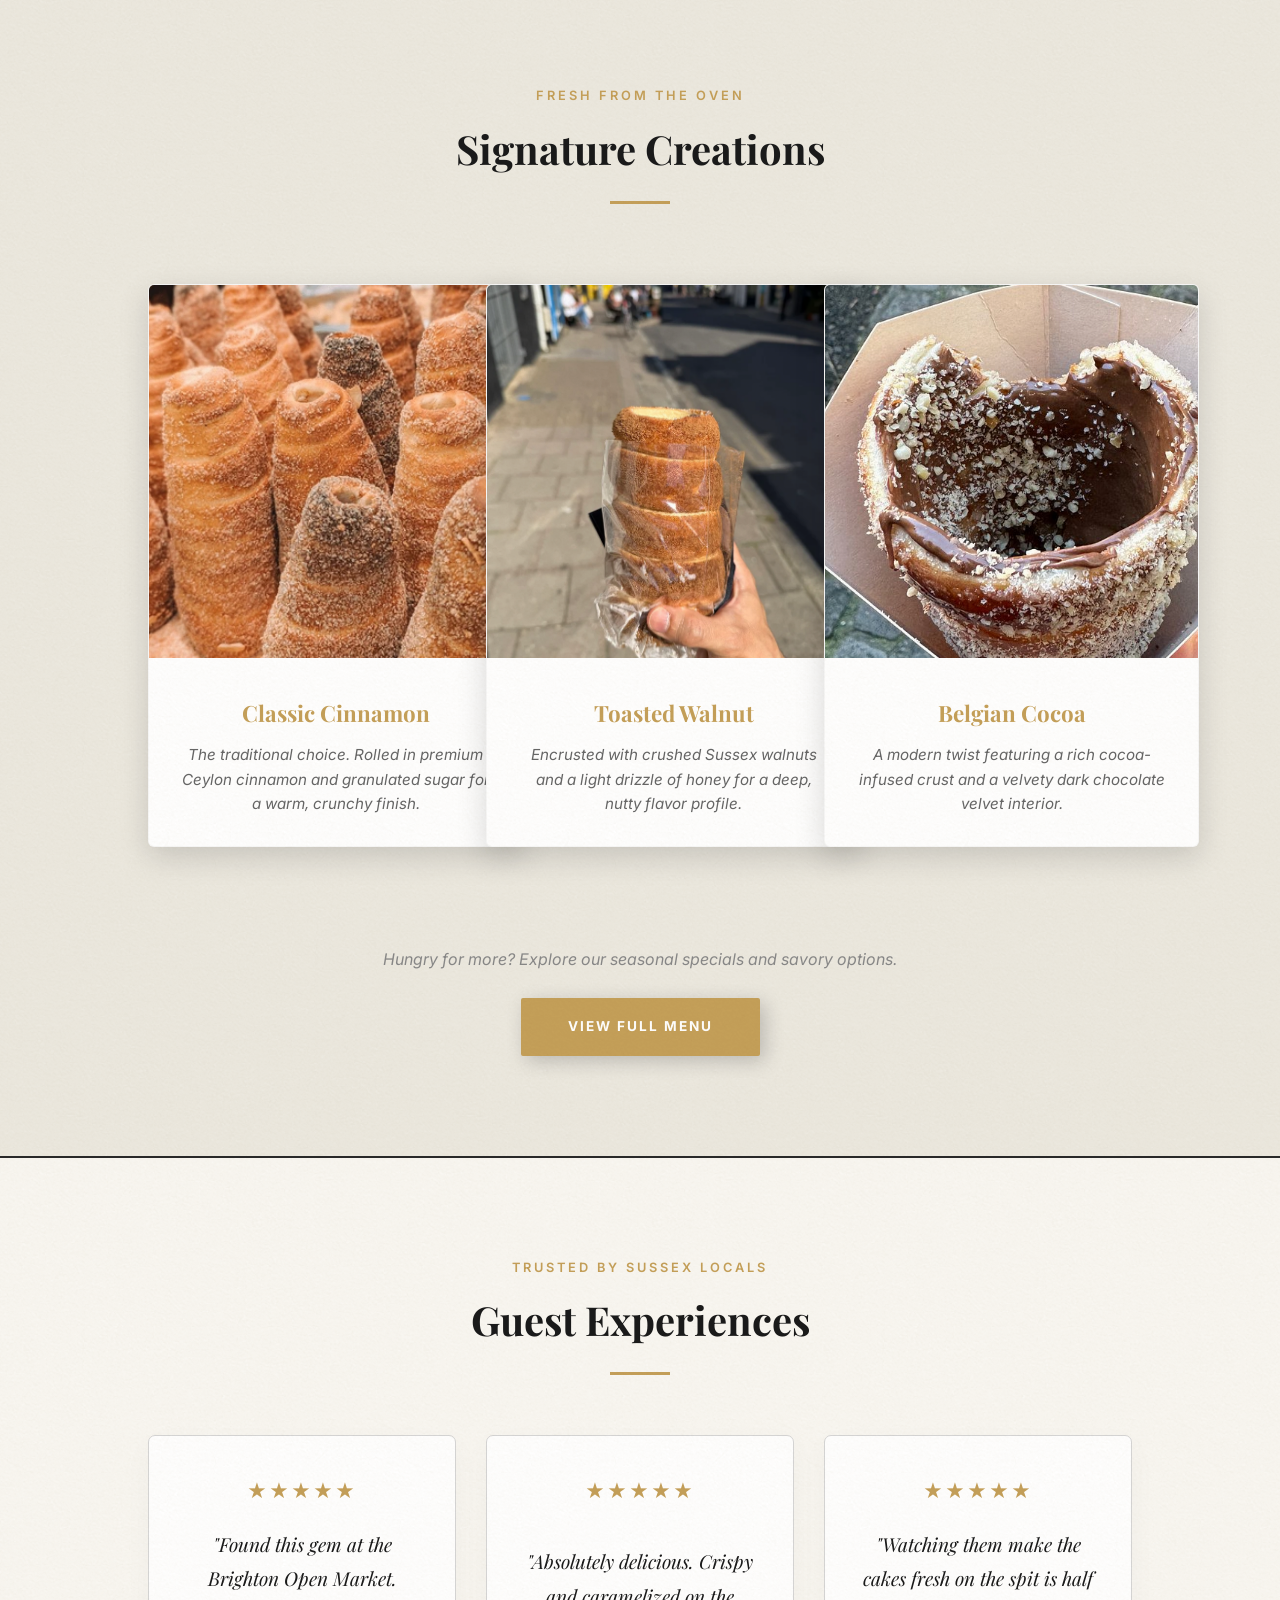
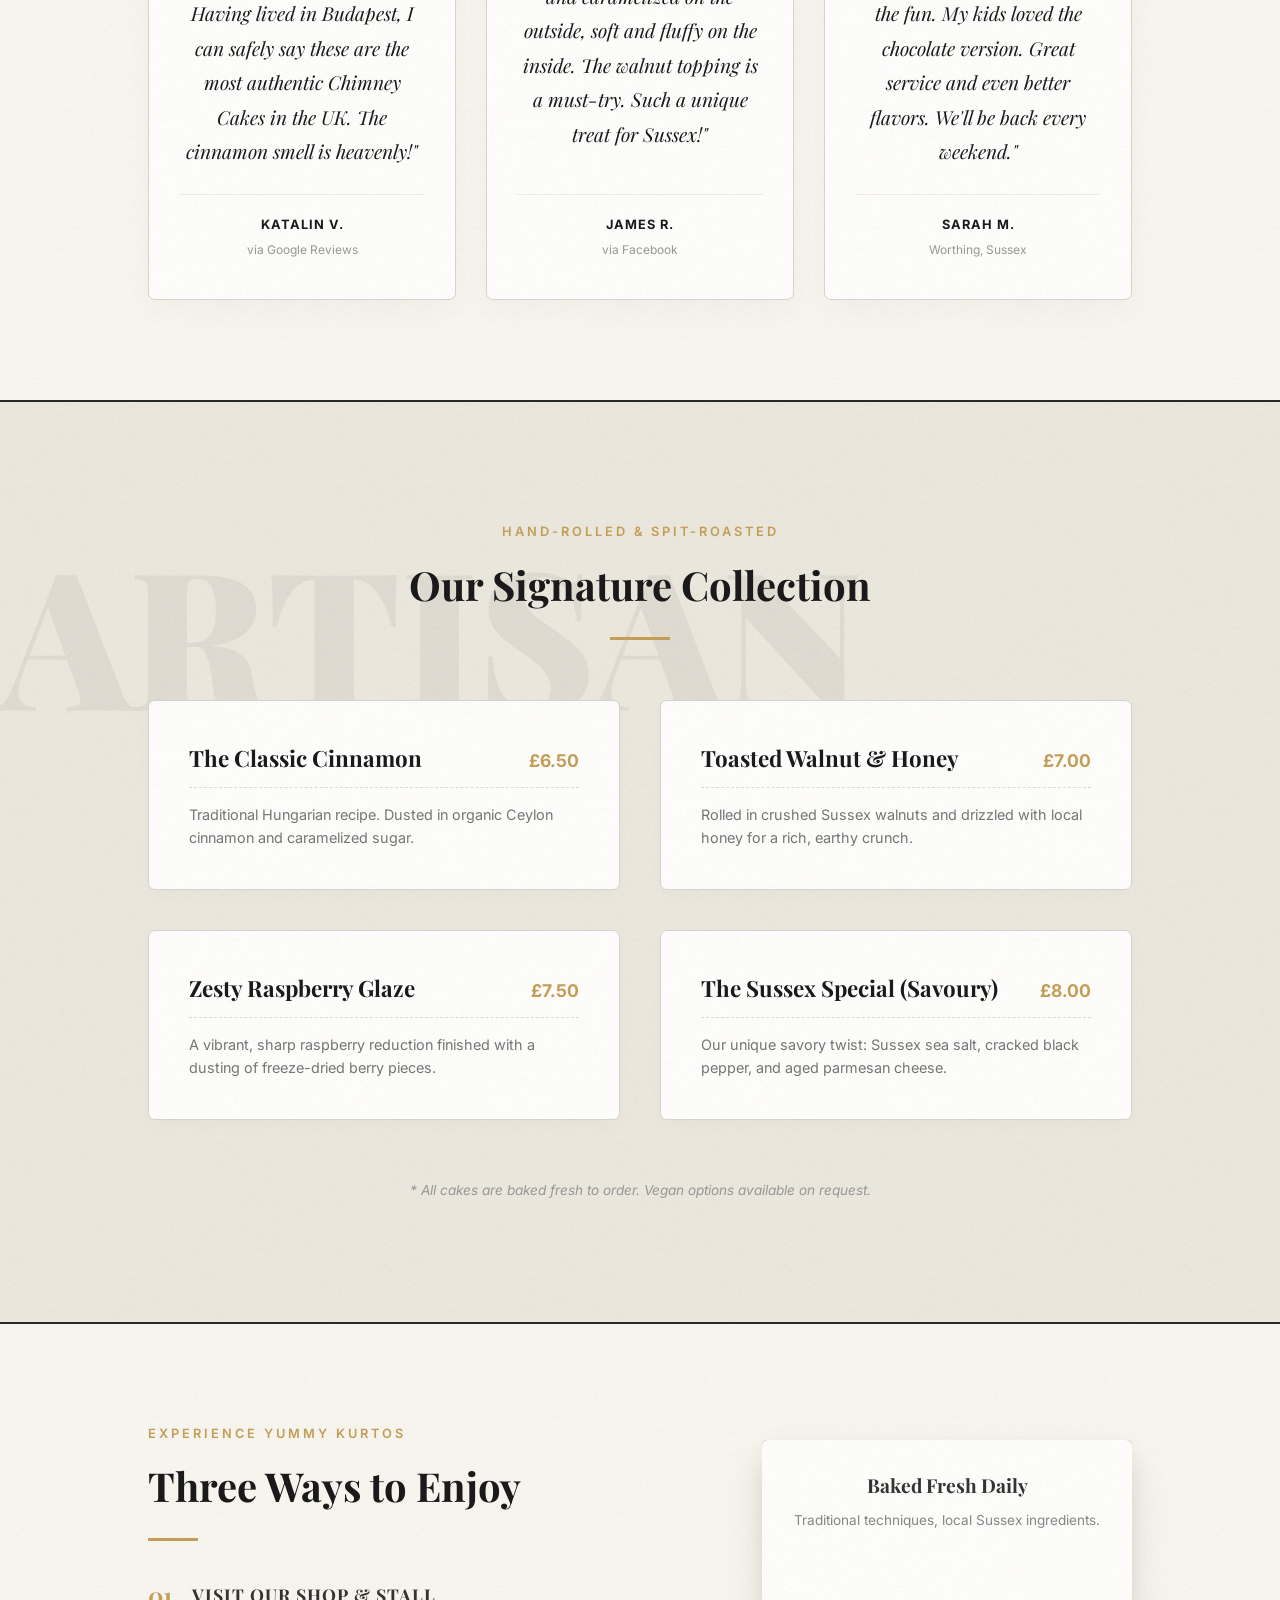
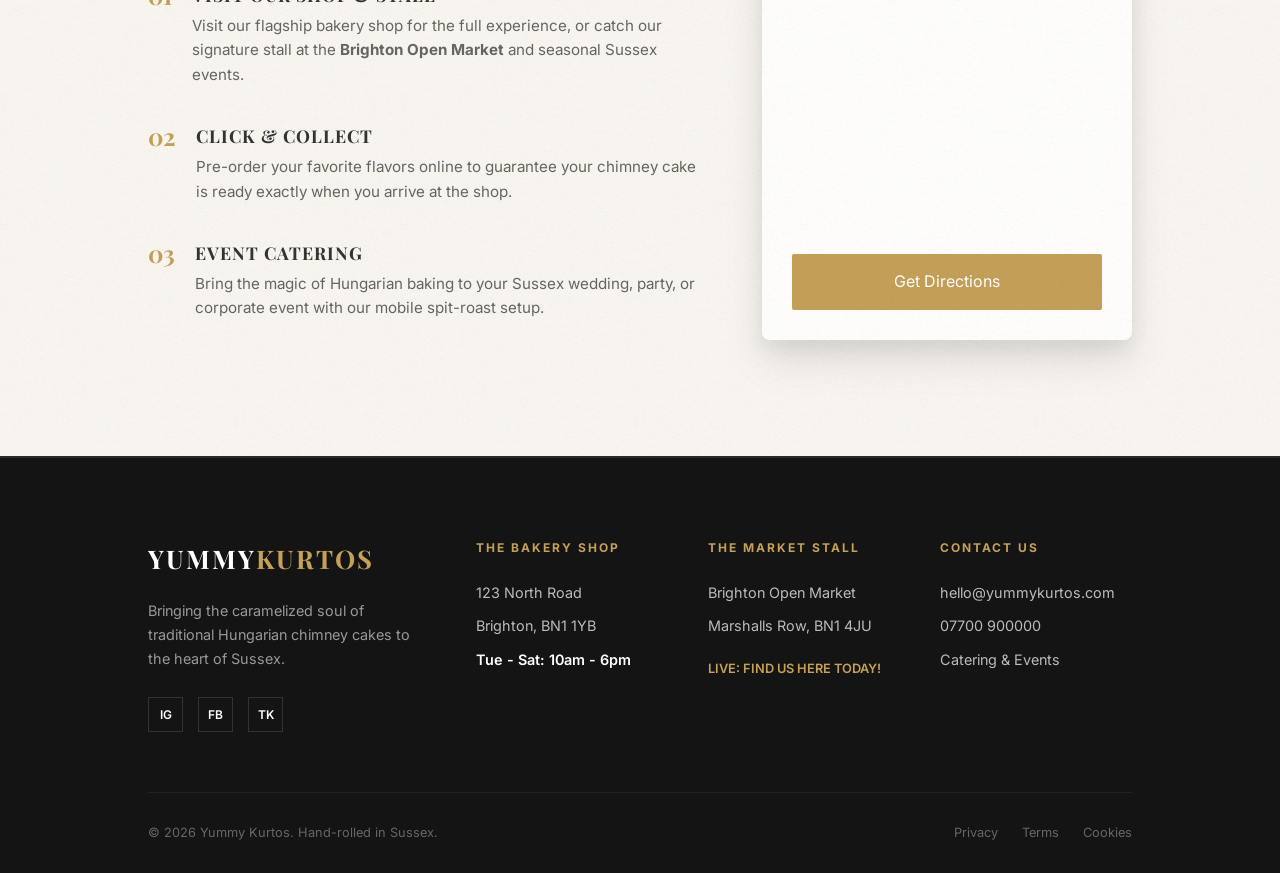
==== commit 6224167d: "Upload files" ====
--- a/index.html
+++ b/index.html
@@ -24,8 +24,8 @@
 
             <ul class="nav-links">
                 <div class="logo">YUMMY<span>KURTOS</span></div>
-                <li><a href="#home">Home</a></li>
-                <li><a href="#menu">Menu</a></li>
+                <li><a href="#">Home</a></li>
+                <li><a href="#showcase">Menu</a></li>
                 <li><a href="#order-visit">Visit Us</a></li>
             </ul>
         </div>
@@ -84,7 +84,6 @@
                     <div class="product-image">
                         <img src="css/img/classic.webp" class="img">
                         <div class="product-overlay">
-                            <span>Best Seller</span>
                         </div>
                     </div>
                     <div class="product-info">
@@ -261,7 +260,7 @@
                         <h3>Baked Fresh Daily</h3>
                         <p>Traditional techniques, local Sussex ingredients.</p>
                         <iframe src="https://www.google.com/maps/embed?pb=!1m18!1m12!1m3!1d2520.285780233864!2d-0.1423884230746802!3d50.82587027166634!2m3!1f0!2f0!3f0!3m2!1i1024!2i768!4f13.1!3m3!1m2!1s0x487585e887d19fb7%3A0x6aae0de9d22a1ac7!2zWXVtbXkgS8WpcnTDtXM!5e0!3m2!1sen!2suk!4v1774945937419!5m2!1sen!2suk" style="border:0;" allowfullscreen="" loading="lazy" referrerpolicy="no-referrer-when-downgrade"></iframe>
-                        <a href="#contact" class="btn reveal">Get Directions</a>
+                        <a href="https://www.google.com/maps/dir/50.8361548,-0.060347/Yummy+K%C5%A9rt%C3%B5s,+71+North+Rd,+Brighton+and+Hove,+Brighton+BN1+1YD/@50.8317234,-0.1833535,12z/data=!3m1!4b1!4m17!1m7!3m6!1s0x487585e887d19fb7:0x6aae0de9d22a1ac7!2zWXVtbXkgS8WpcnTDtXM!8m2!3d50.8258703!4d-0.1398135!16s%2Fg%2F11y6m5ddm4!4m8!1m1!4e1!1m5!1m1!1s0x487585e887d19fb7:0x6aae0de9d22a1ac7!2m2!1d-0.1398304!2d50.8258258?entry=ttu&g_ep=EgoyMDI2MDMzMC4wIKXMDSoASAFQAw%3D%3D" class="btn reveal">Get Directions</a>
                     </div>
                 </div>
 
--- a/css/styles.css
+++ b/css/styles.css
@@ -185,6 +185,11 @@
 .product-showcase {
     padding: 100px 0;
     background-color: var(--light-two);
+    scroll-margin-top: 60px;
+}
+
+#showcase {
+    scroll-margin-top: 60px !important;
 }
 
 #showcase .container {
@@ -245,8 +250,8 @@
     box-shadow: 0 20px 40px rgba(197, 160, 89, 0.15);
 }
 
-.product-image {
-    height: 350px;
+.product-image img {
+    width: 100%;
     overflow: hidden;
     position: relative;
     background: #fafafa;
@@ -471,6 +476,7 @@
 .visit-section {
     padding: 100px 0;
     background-color: var(--light);
+    scroll-margin-top: 60px !important;
 }
 
 .visit-grid {
--- a/css/query.css
+++ b/css/query.css
@@ -293,8 +293,14 @@
 }
 
 @media (max-width: 420px) {
+    nav {
+        padding: 15px;
+    }
+    #showcase {
+        scroll-margin-top: 30px !important;
+    }
     #order-visit {
-        scroll-margin-top: 300px;
+        scroll-margin-top: 30px !important;
     }
     #about .container {
         padding-left: 0;
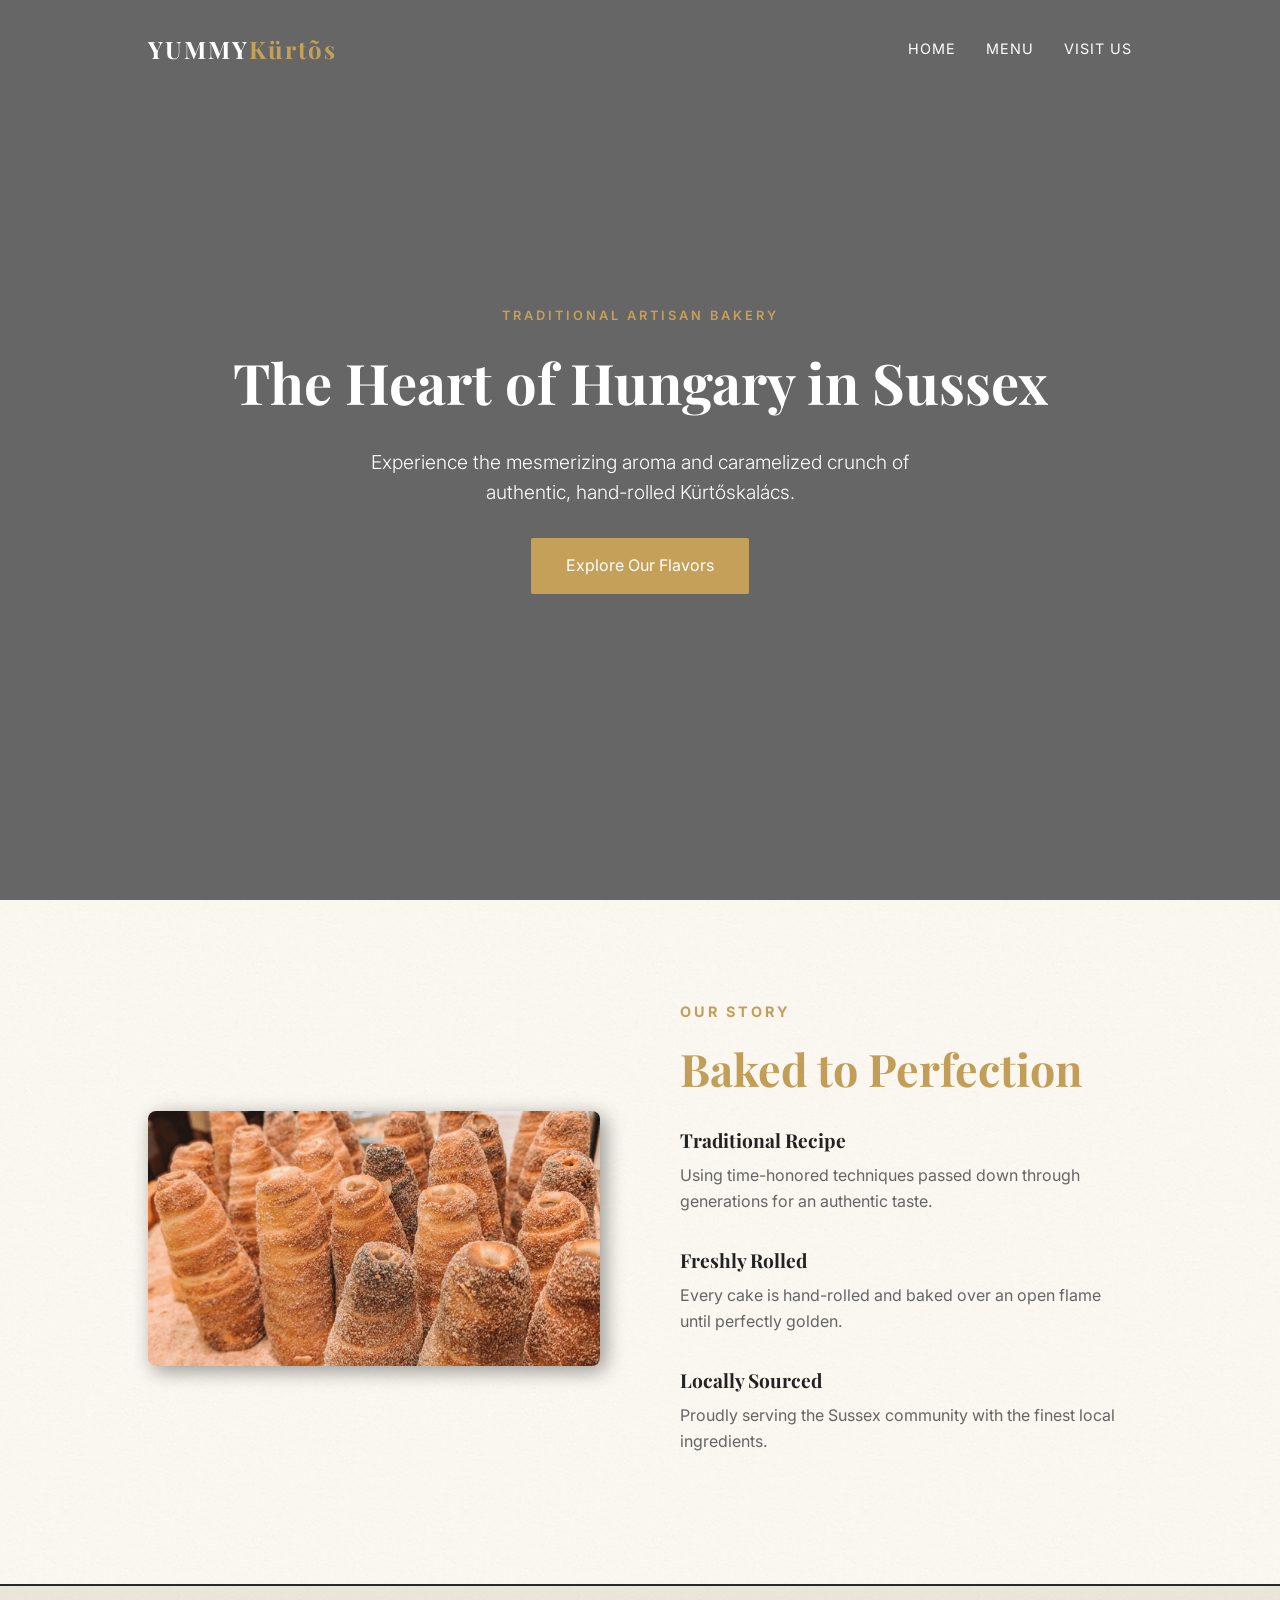
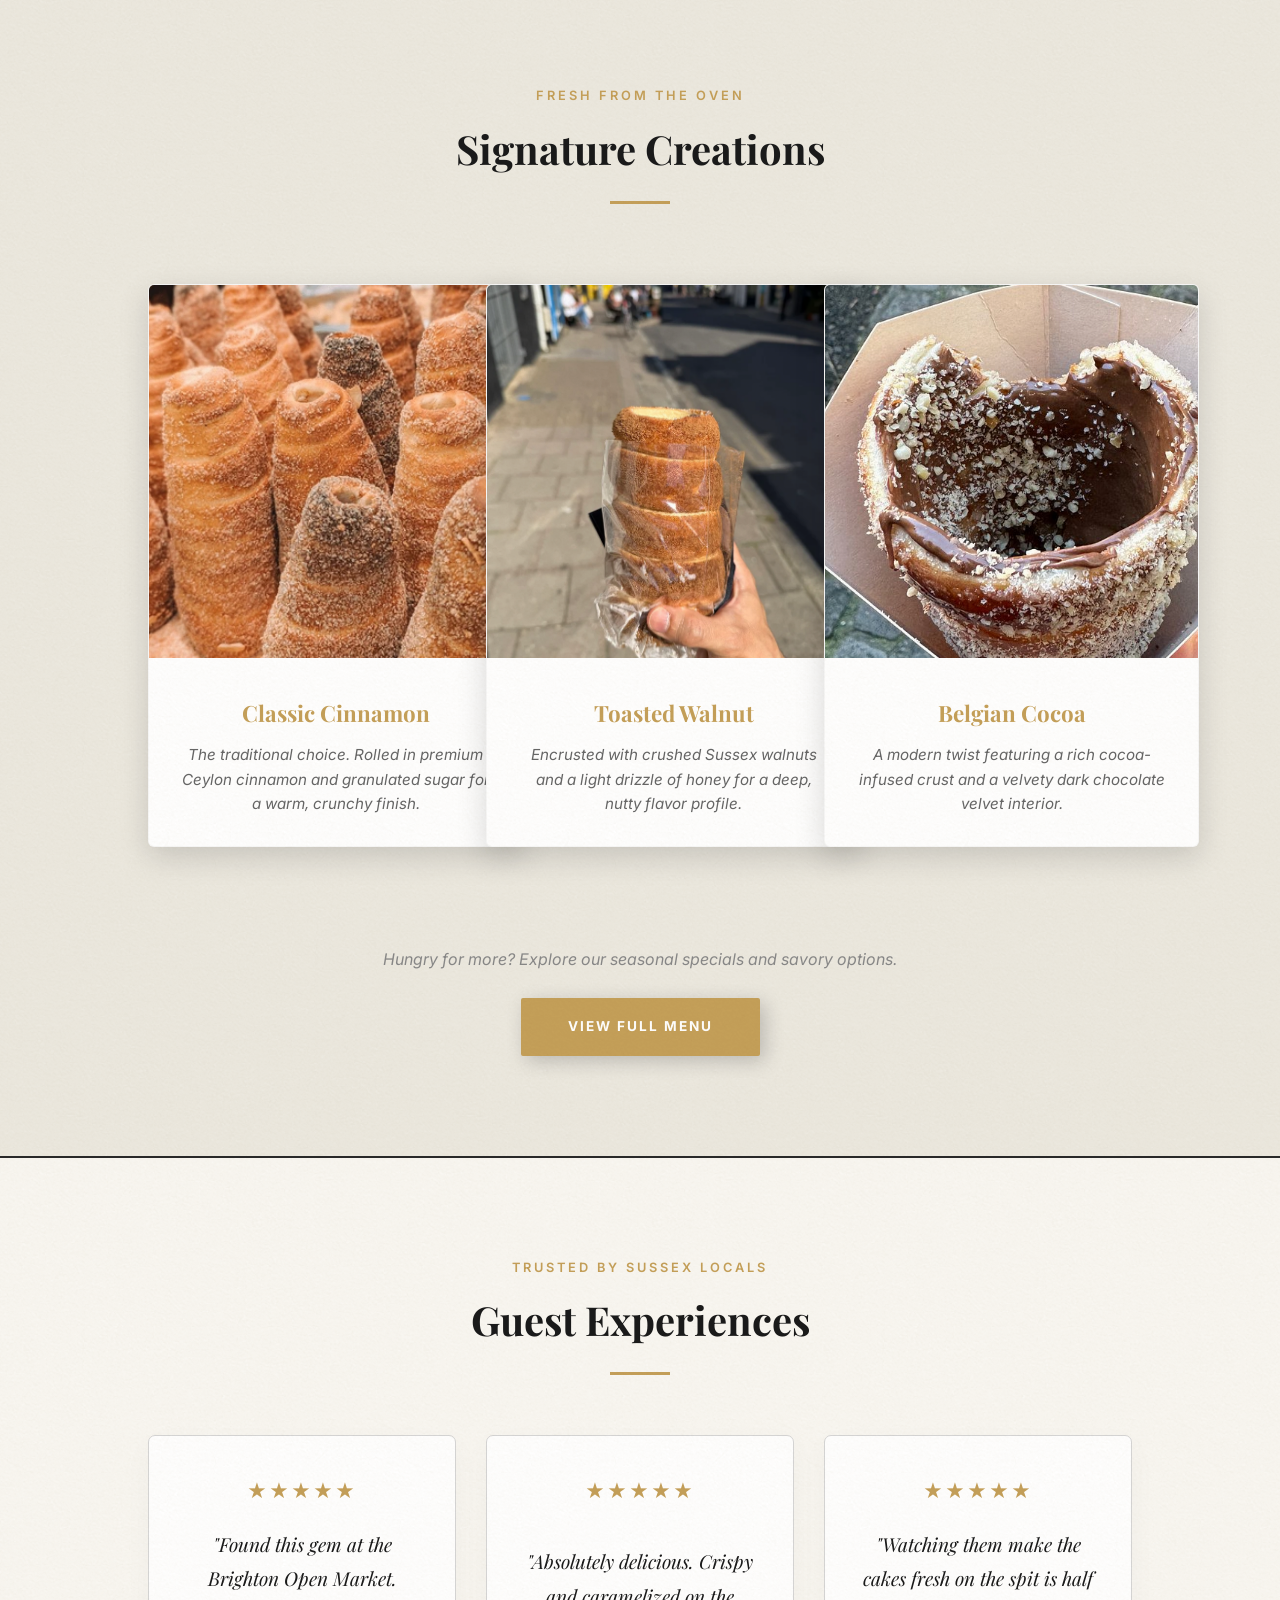
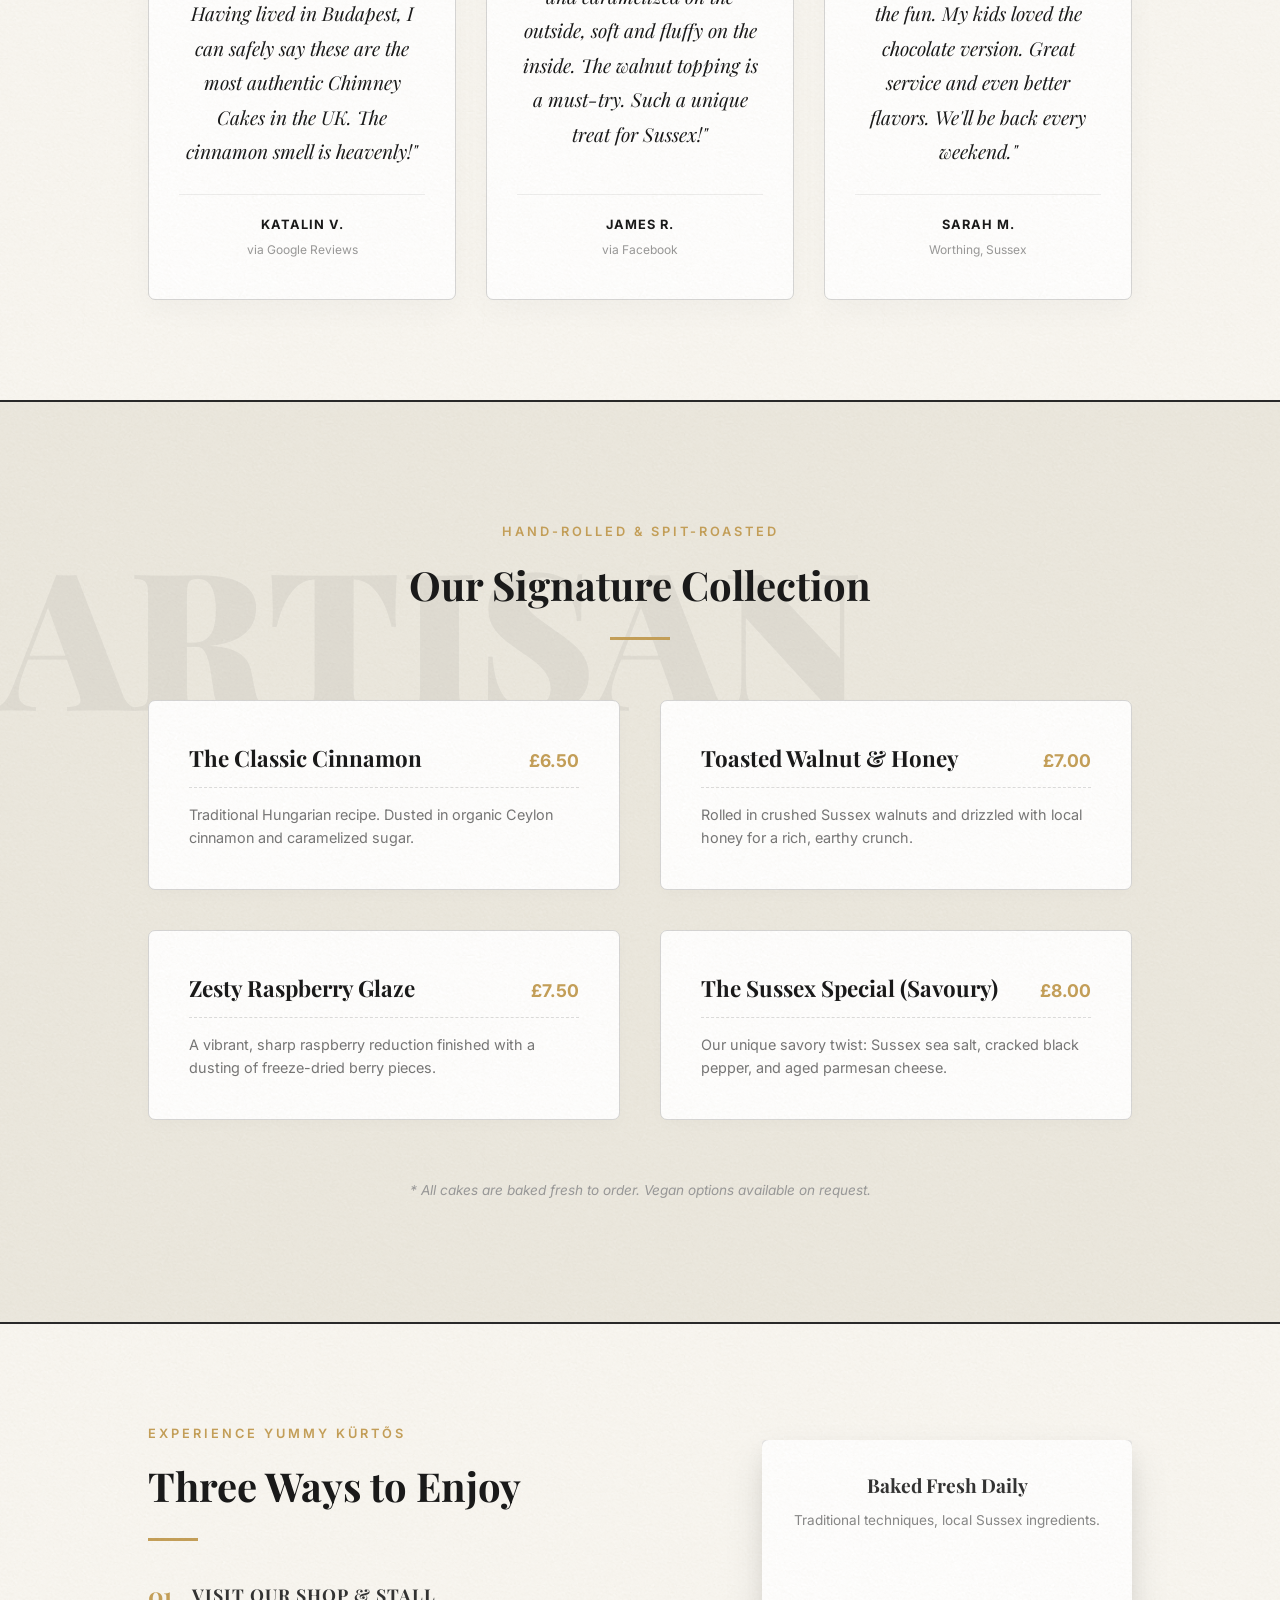
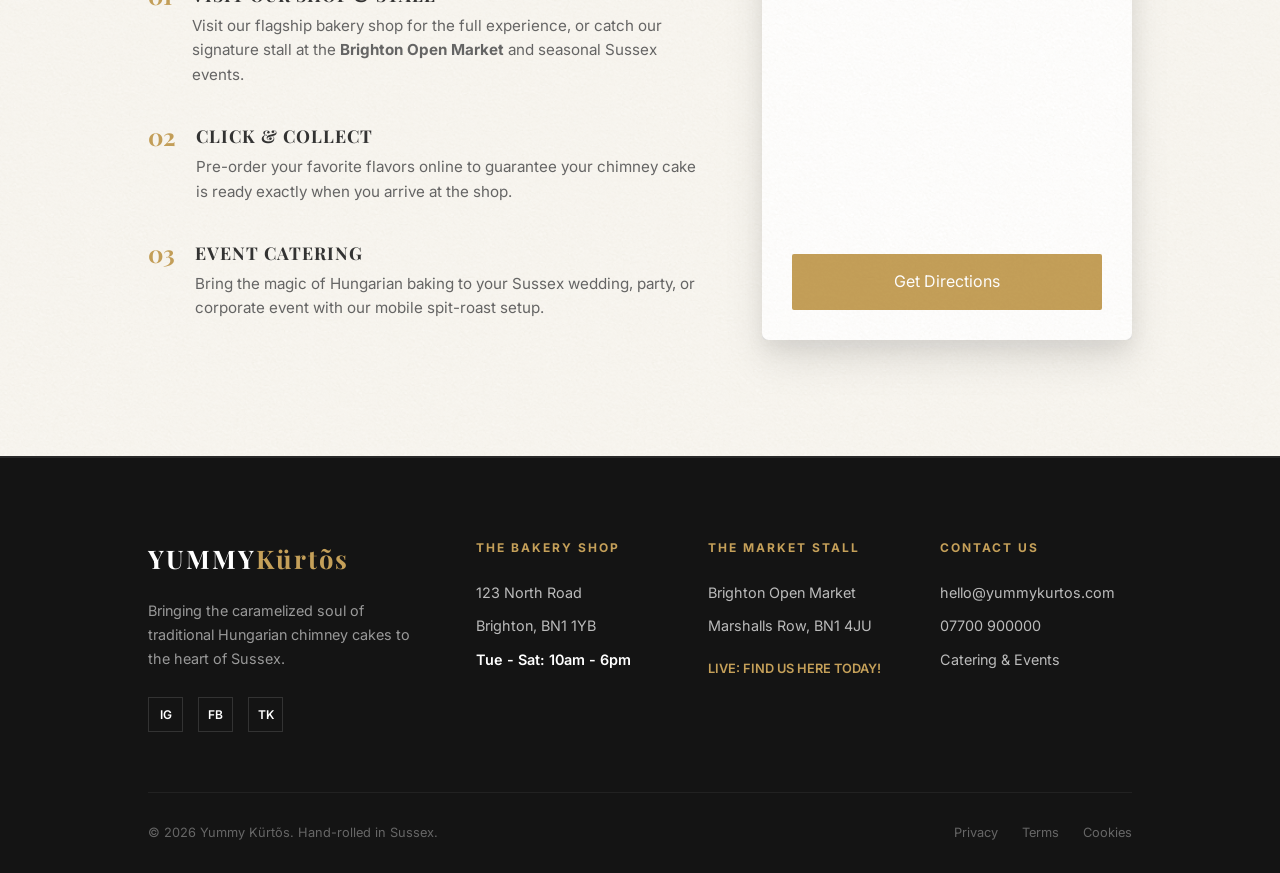
==== commit 0a340143: "Upload files" ====
--- a/index.html
+++ b/index.html
@@ -3,7 +3,7 @@
 <head>
     <meta charset="UTF-8">
     <meta name="viewport" content="width=device-width, initial-scale=1.0">
-    <title>Yummy Kurtos | Authentic Hungarian Chimney Cakes</title>
+    <title>Yummy Kürtõs | Authentic Hungarian Chimney Cakes</title>
     <link rel="stylesheet" href="css/nav.css">
     <link rel="stylesheet" href="css/styles.css">
     <link rel="stylesheet" href="css/button.css">
@@ -15,7 +15,7 @@
     <nav class="navbar">
         <div class="overlay"></div>
         <div class="container">
-            <div class="logo">YUMMY<span>KURTOS</span></div>
+            <div class="logo">YUMMY<span>Kürtõs</span></div>
             <button class="menu-toggle" aria-label="Open Menu">
                 <span class="bar"></span>
                 <span class="bar"></span>
@@ -23,7 +23,7 @@
             </button>
 
             <ul class="nav-links">
-                <div class="logo">YUMMY<span>KURTOS</span></div>
+                <div class="logo">YUMMY<span>Kürtõs</span></div>
                 <li><a href="#">Home</a></li>
                 <li><a href="#showcase">Menu</a></li>
                 <li><a href="#order-visit">Visit Us</a></li>
@@ -226,7 +226,7 @@
             <div class="visit-grid">
                 
                 <div class="visit-card reveal">
-                    <span class="subtitle">Experience Yummy Kurtos</span>
+                    <span class="subtitle">Experience Yummy Kürtõs</span>
                     <h2>Three Ways to Enjoy</h2>
                     <div class="divider-left"></div>
                     
@@ -273,12 +273,12 @@
             <div class="footer-content">
                 
                 <div class="footer-col brand-col reveal">
-                    <h2 class="footer-logo reveal">YUMMY<span>KURTOS</span></h2>
+                    <h2 class="footer-logo reveal">YUMMY<span>Kürtõs</span></h2>
                     <p class="reveal">Bringing the caramelized soul of traditional Hungarian chimney cakes to the heart of Sussex.</p>
                     <div class="footer-socials reveal">
-                        <a href="https://www.instagram.com/homemade_chimneycake/" aria-label="Instagram">IG</a>
-                        <a href="https://www.facebook.com/p/Yummy-k%C3%BCrt%C3%B5s-100090114007943/" aria-label="Facebook">FB</a>
-                        <a href="https://www.tiktok.com/@yummykurtos6/video/7621498517630061846" aria-label="TikTok">TK</a>
+                        <a href="https://www.instagram.com/homemade_chimneycake/" aria-label="Instagram" target="_blank">IG</a>
+                        <a href="https://www.facebook.com/p/Yummy-k%C3%BCrt%C3%B5s-100090114007943/" aria-label="Facebook" target="_blank">FB</a>
+                        <a href="https://www.tiktok.com/@yummykurtos6" aria-label="TikTok" target="_blank">TK</a>
                     </div>
                 </div>
 
@@ -312,7 +312,7 @@
             </div>
 
             <div class="footer-bottom reveal">
-                <p>&copy; 2026 Yummy Kurtos. Hand-rolled in Sussex.</p>
+                <p>&copy; 2026 Yummy Kürtõs. Hand-rolled in Sussex.</p>
                 <div class="footer-legal">
                     <a href="privacy.html">Privacy</a>
                     <a href="terms.html">Terms</a>
--- a/css/styles.css
+++ b/css/styles.css
@@ -246,7 +246,6 @@
 
 .product-card:hover {
     transform: translateY(-12px);
-    transform: translateY(-10px);
     box-shadow: 0 20px 40px rgba(197, 160, 89, 0.15);
 }
 
@@ -266,10 +265,6 @@
     transition: transform 0.6s ease;
     object-fit: cover;
     aspect-ratio: 1 / 1 !important;
-}
-
-.product-card:hover img {
-    transform: scale(1.08);
 }
 
 .product-grid .product-card:nth-child(3) .product-image .img {
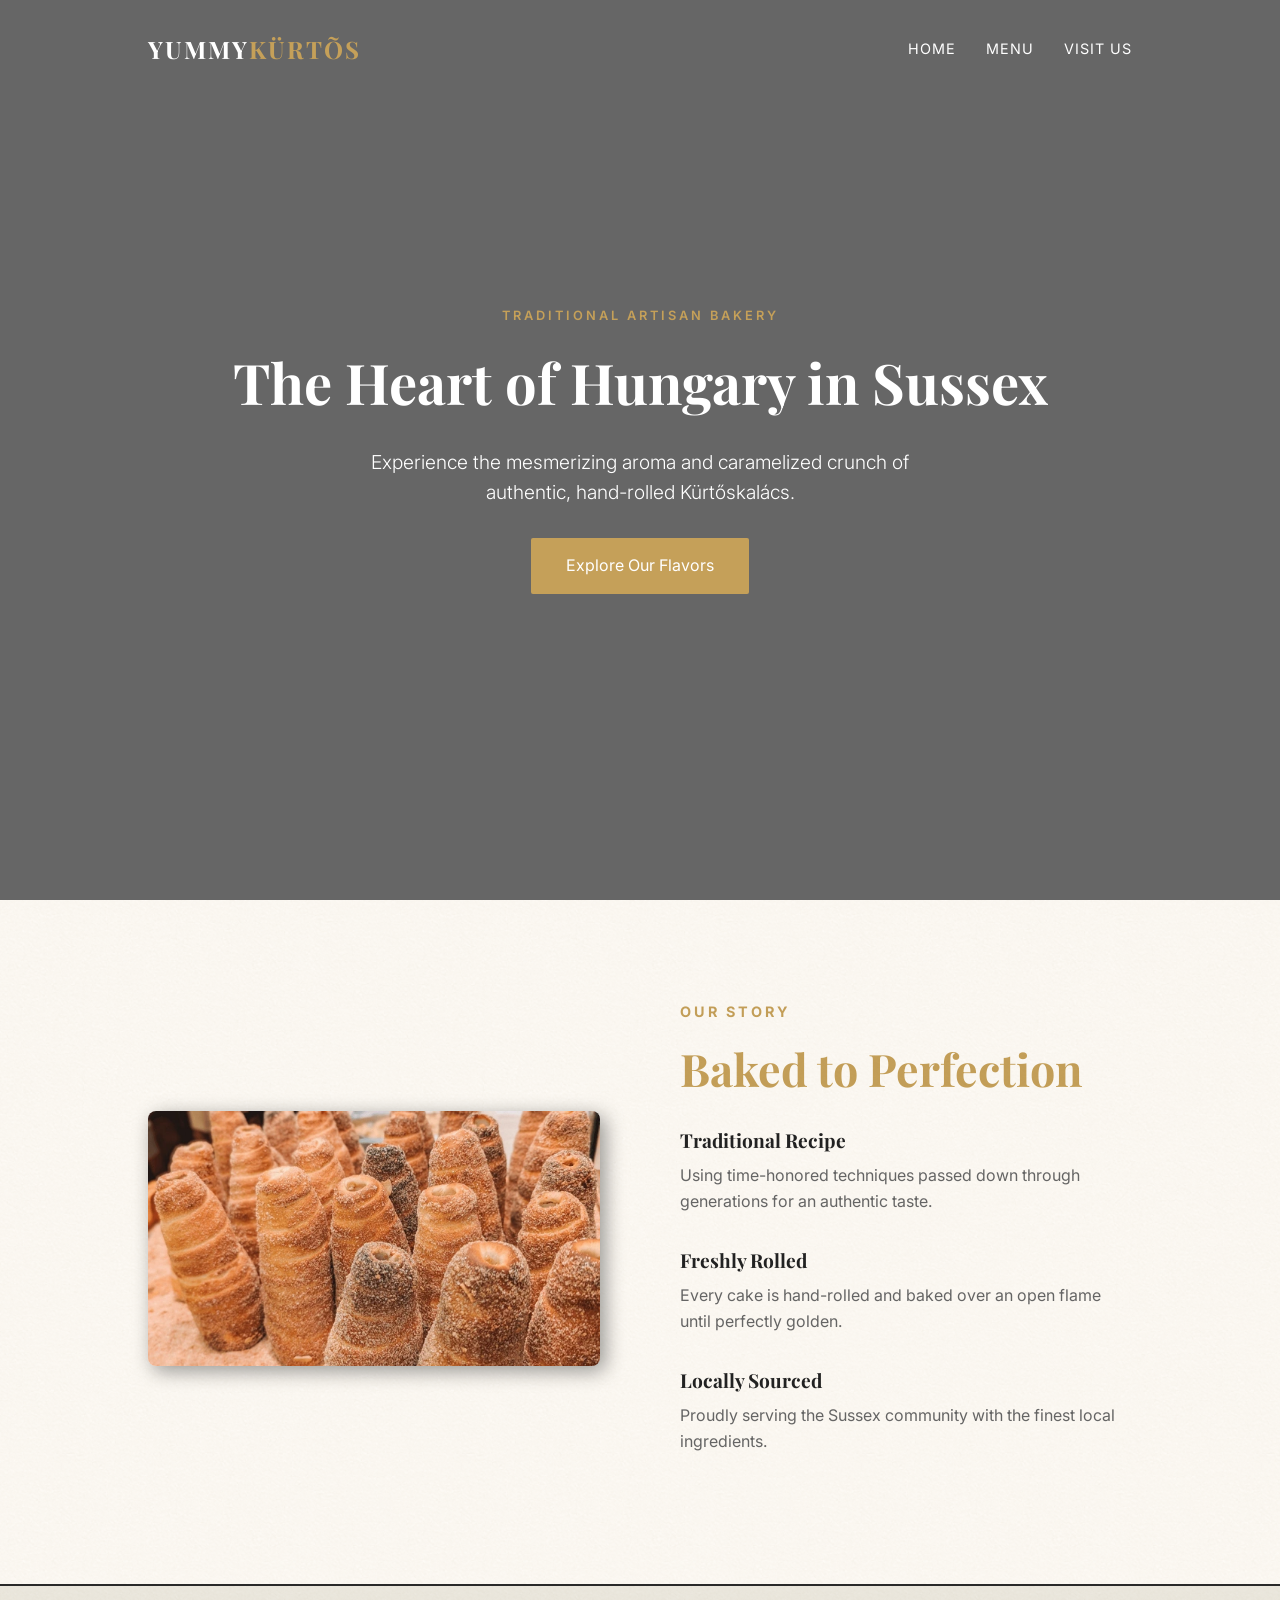
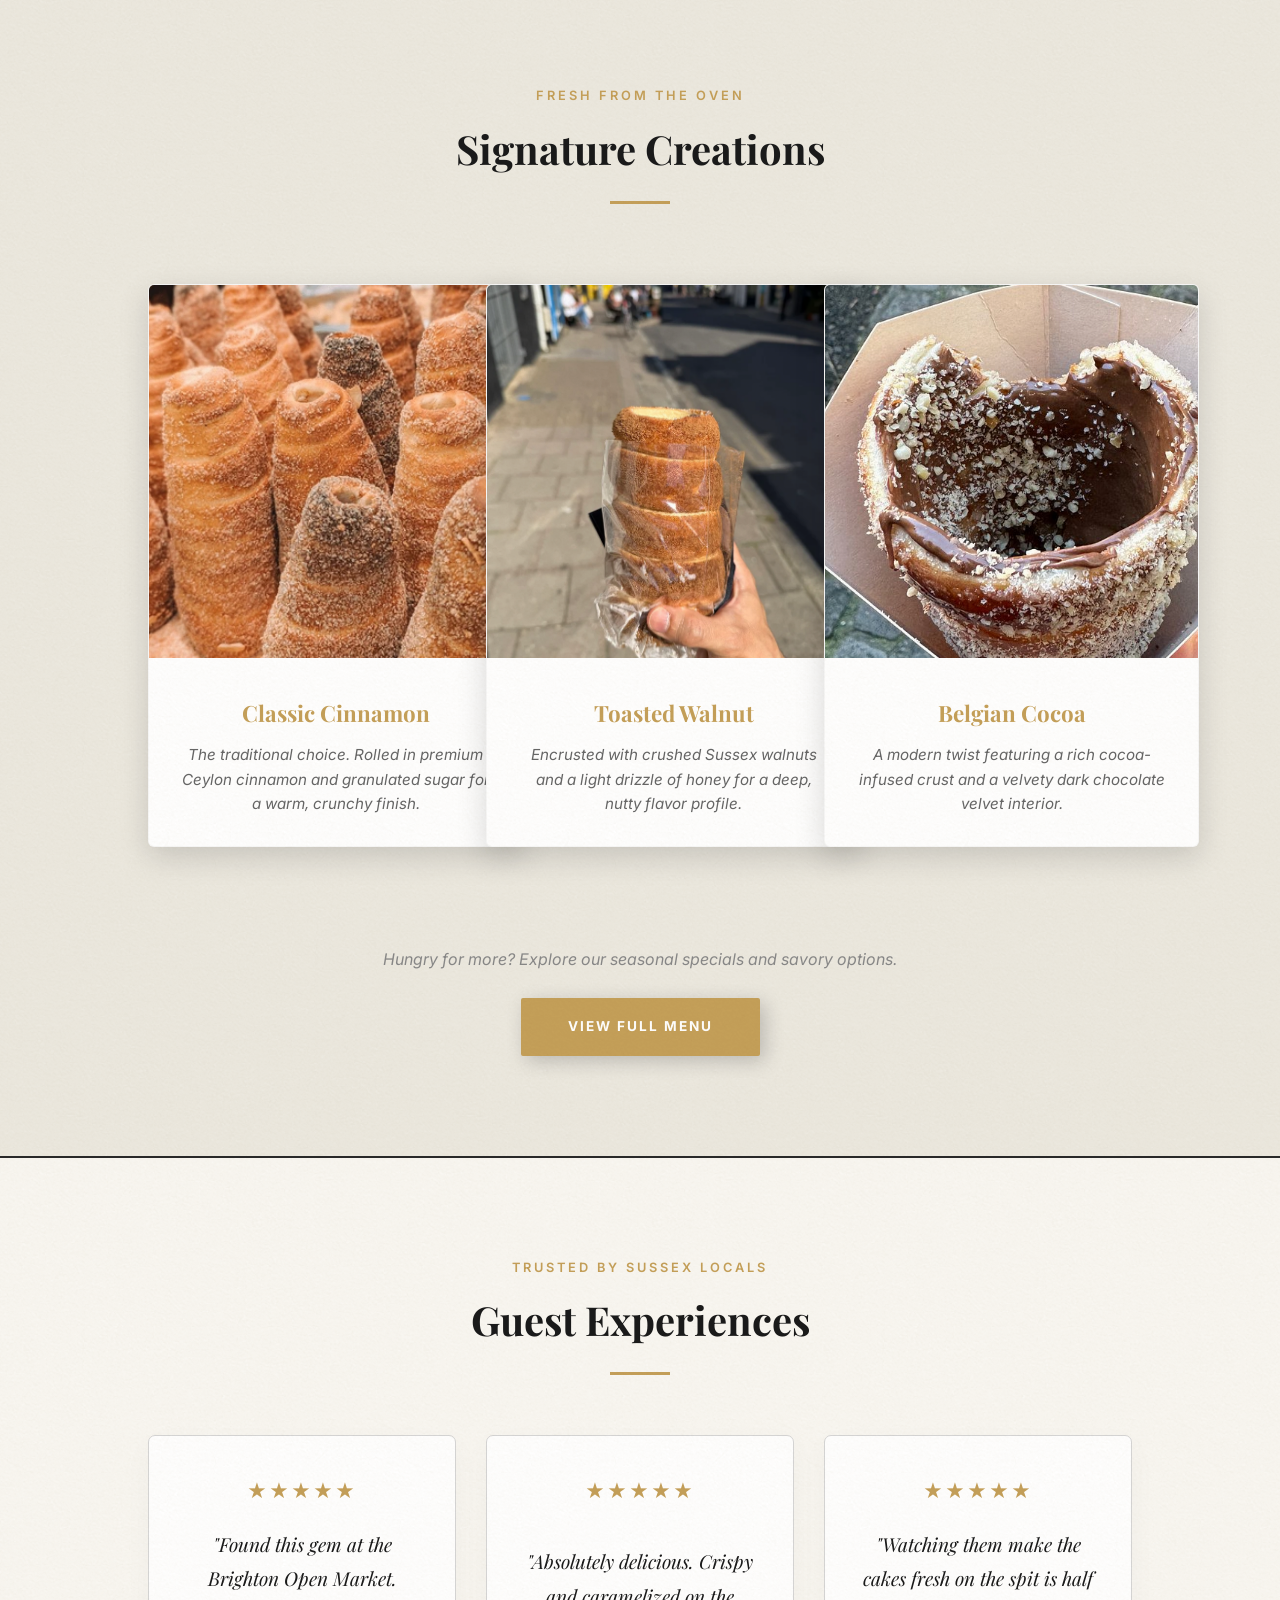
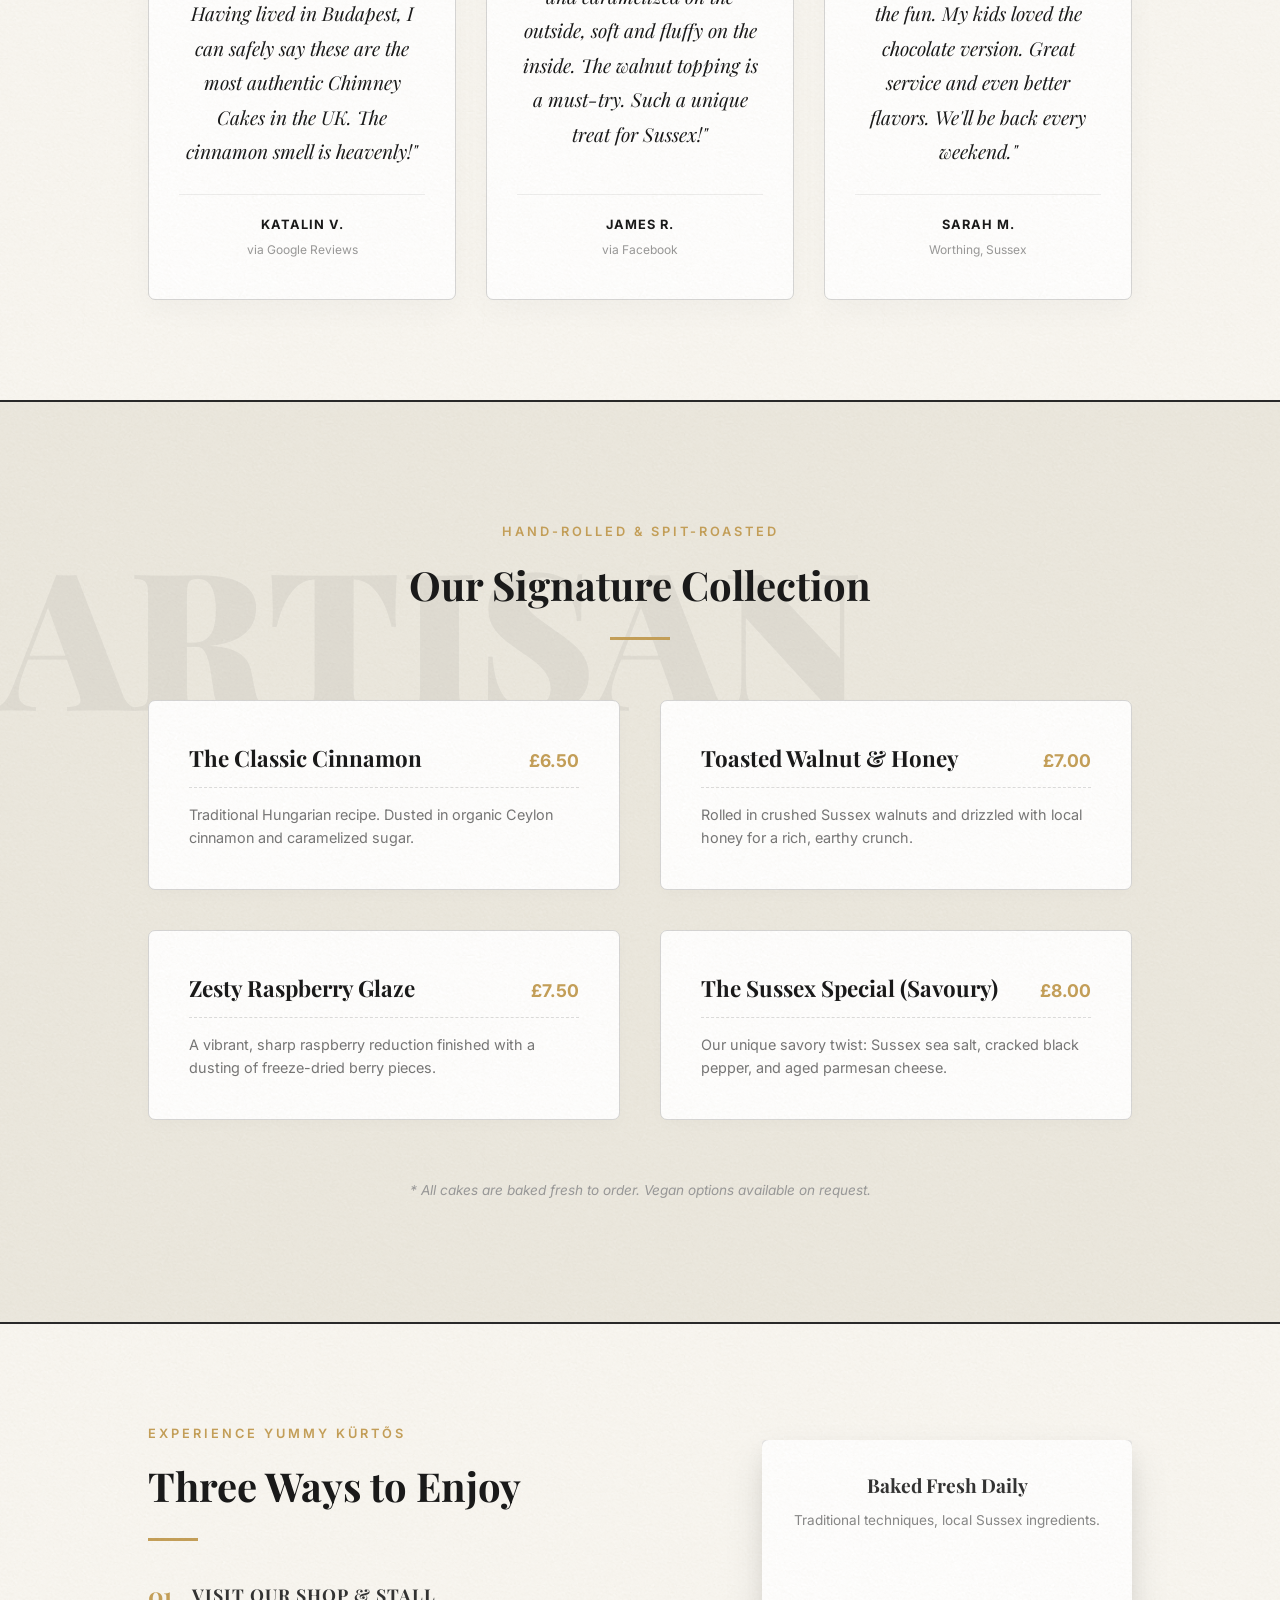
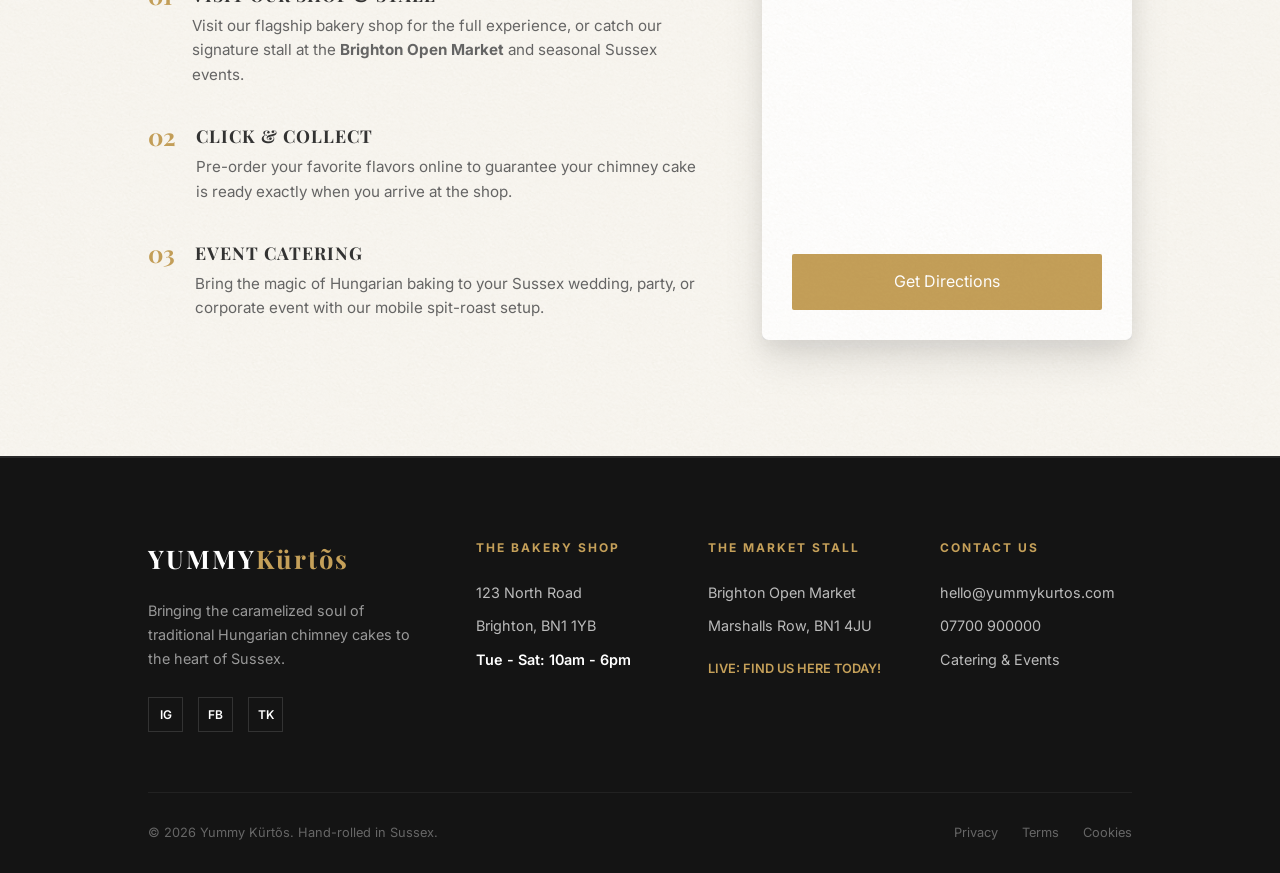
==== commit 9b906bb6: "Upload files" ====
--- a/index.html
+++ b/index.html
@@ -15,7 +15,7 @@
     <nav class="navbar">
         <div class="overlay"></div>
         <div class="container">
-            <div class="logo">YUMMY<span>Kürtõs</span></div>
+            <div class="logo">YUMMY<span>KÜRTÕS</span></div>
             <button class="menu-toggle" aria-label="Open Menu">
                 <span class="bar"></span>
                 <span class="bar"></span>
@@ -23,7 +23,7 @@
             </button>
 
             <ul class="nav-links">
-                <div class="logo">YUMMY<span>Kürtõs</span></div>
+                <div class="logo">YUMMY<span>KÜRTÕS</span></div>
                 <li><a href="#">Home</a></li>
                 <li><a href="#showcase">Menu</a></li>
                 <li><a href="#order-visit">Visit Us</a></li>
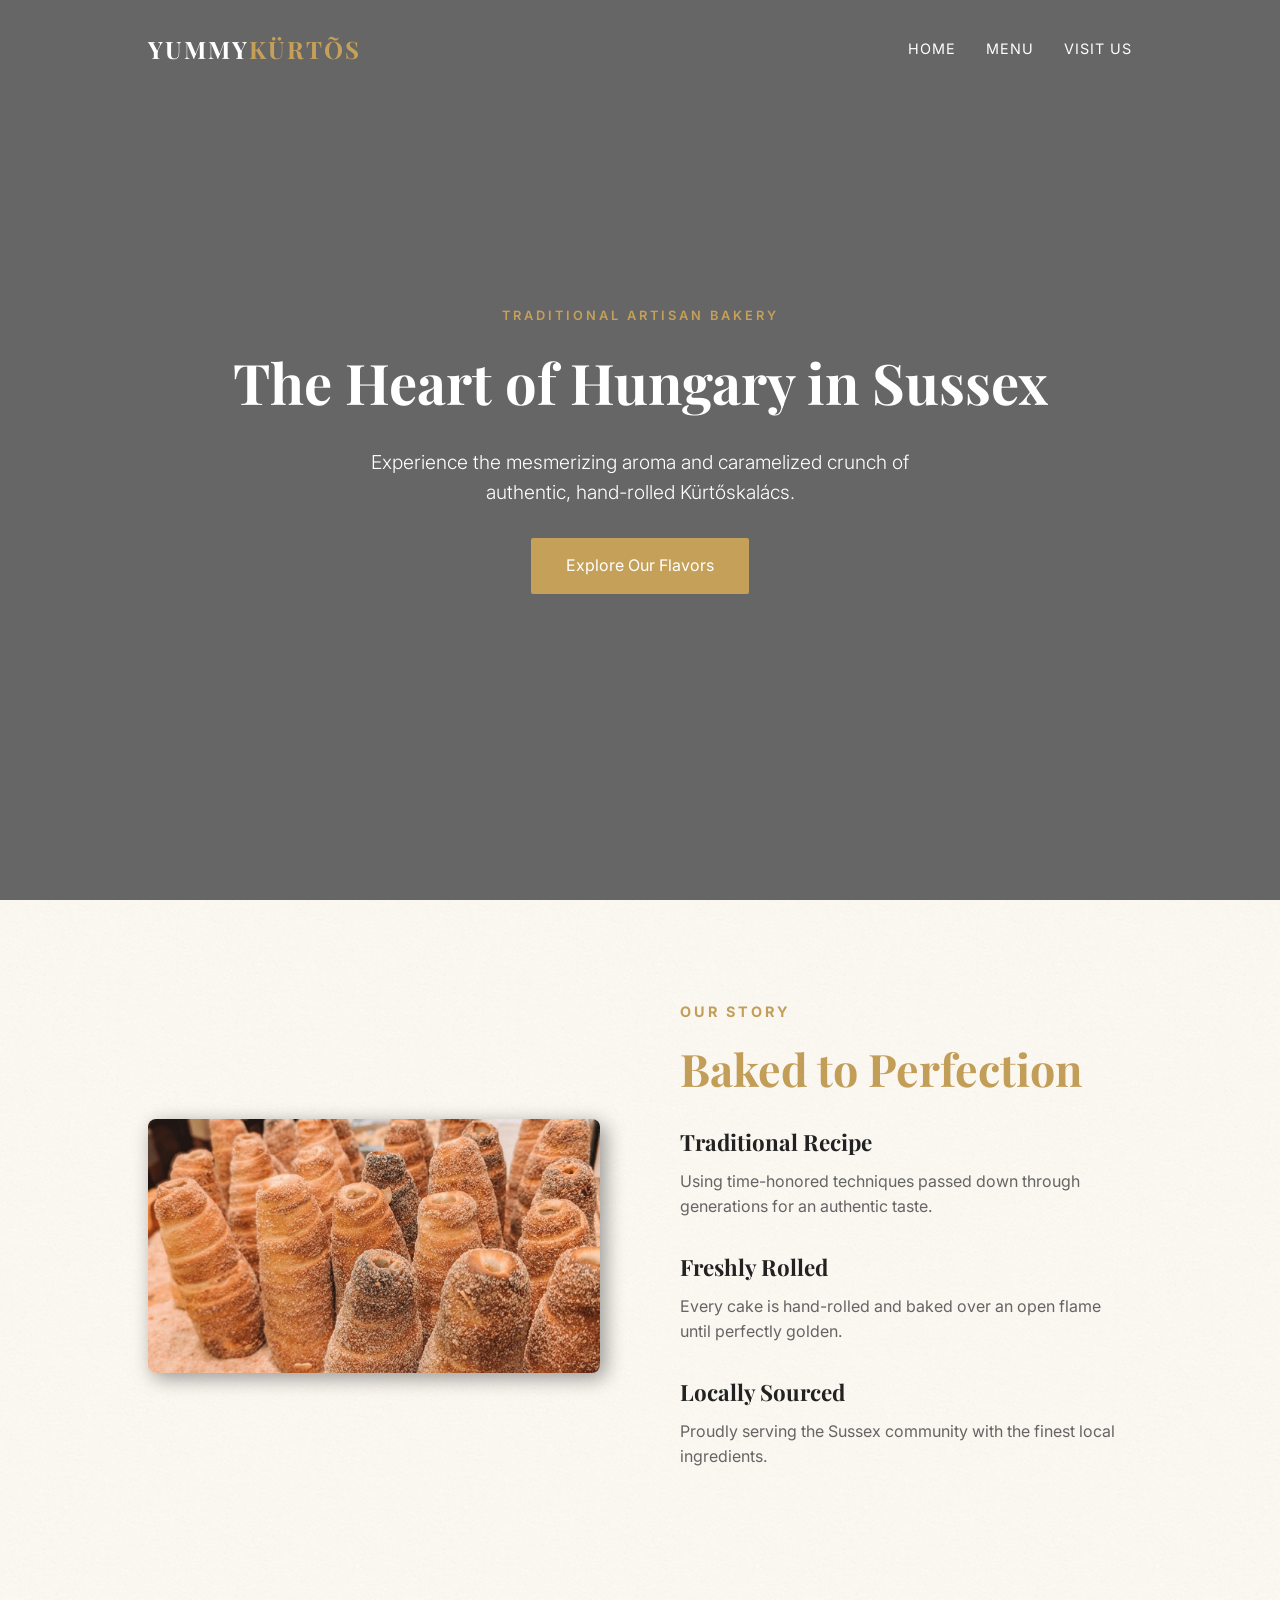
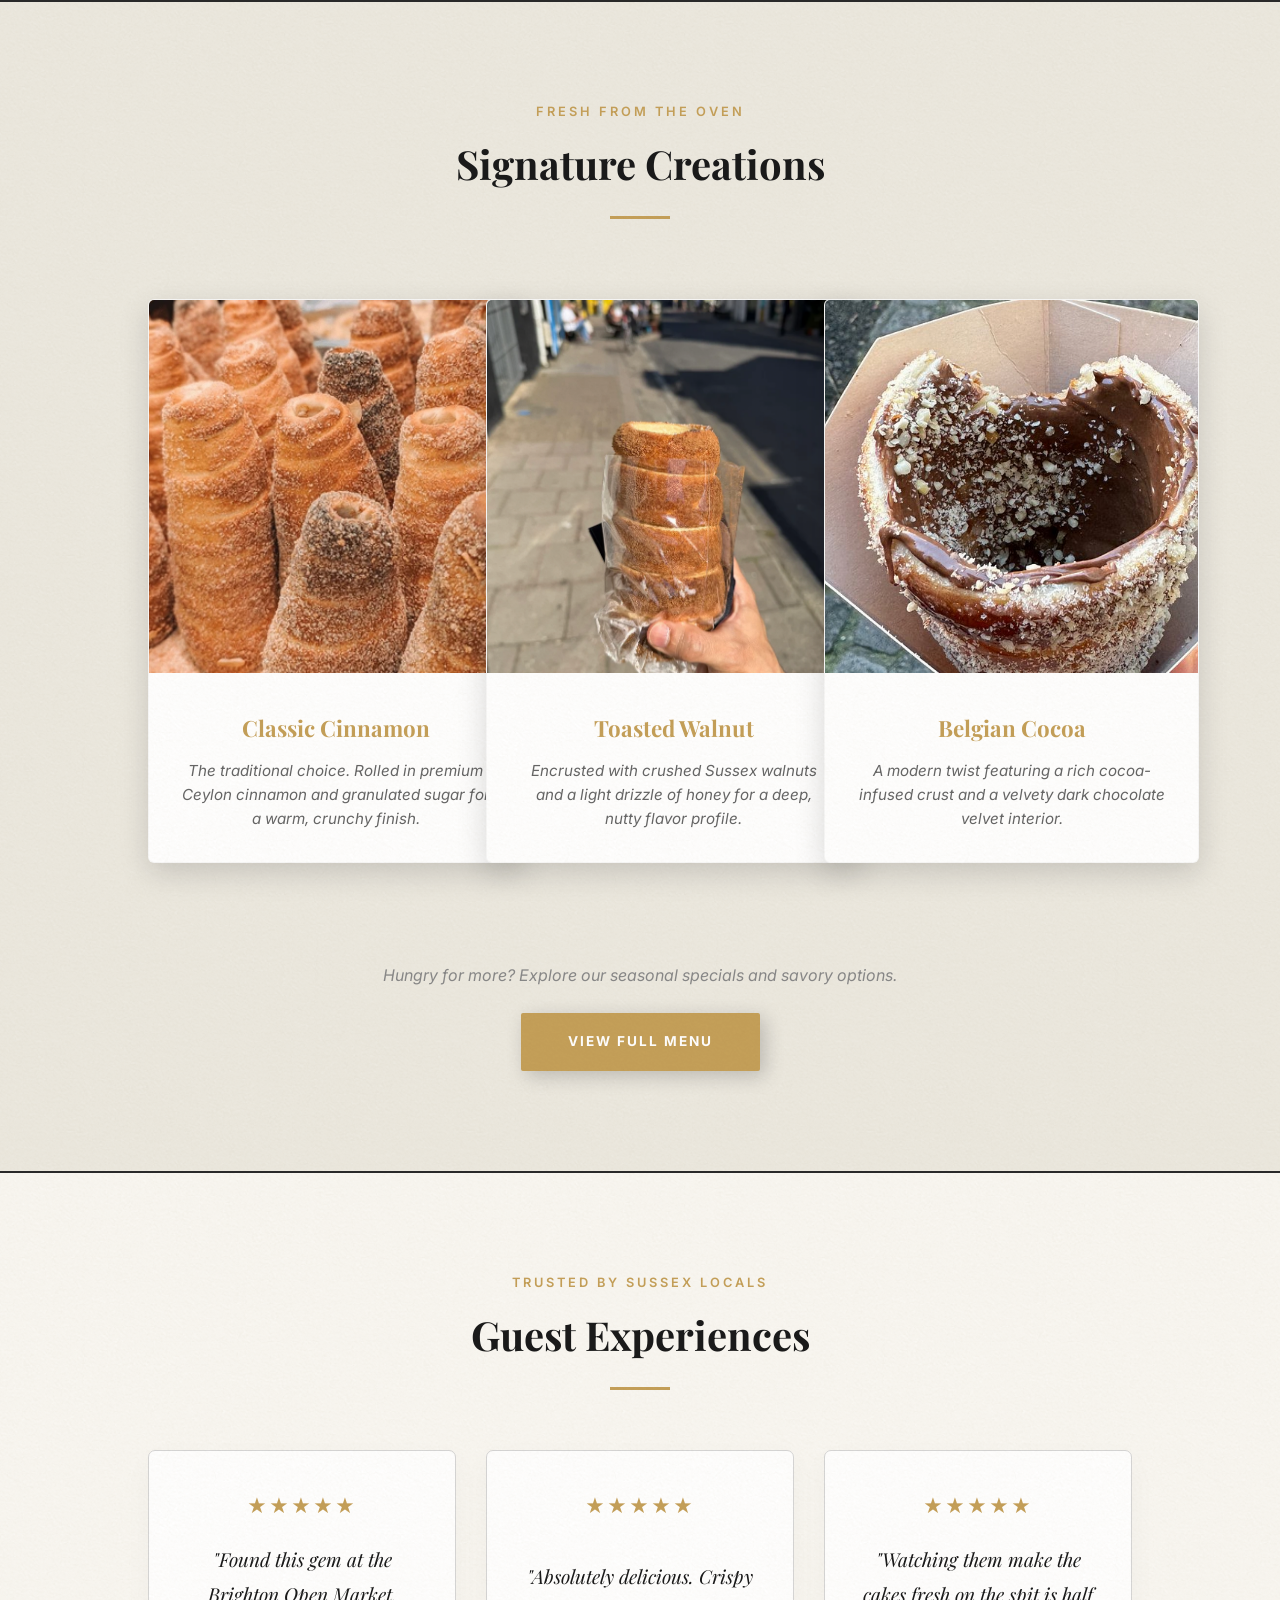
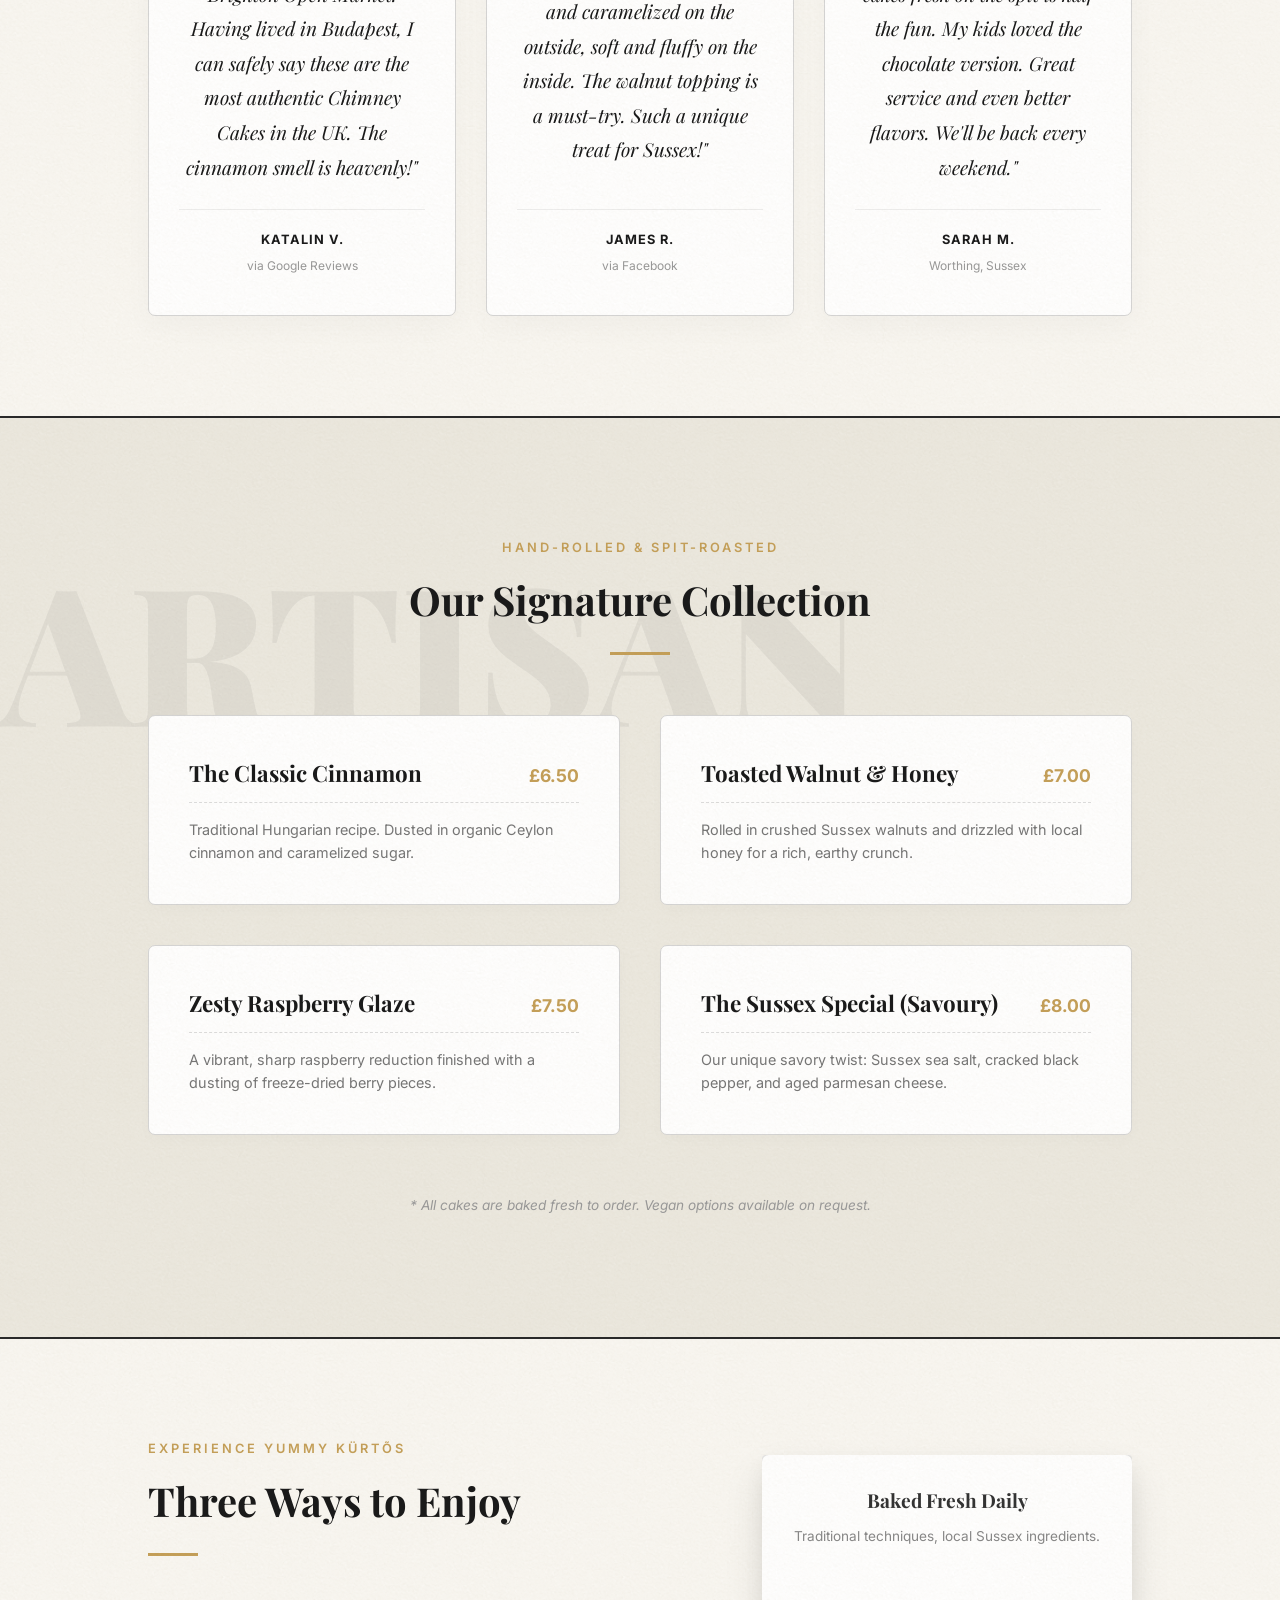
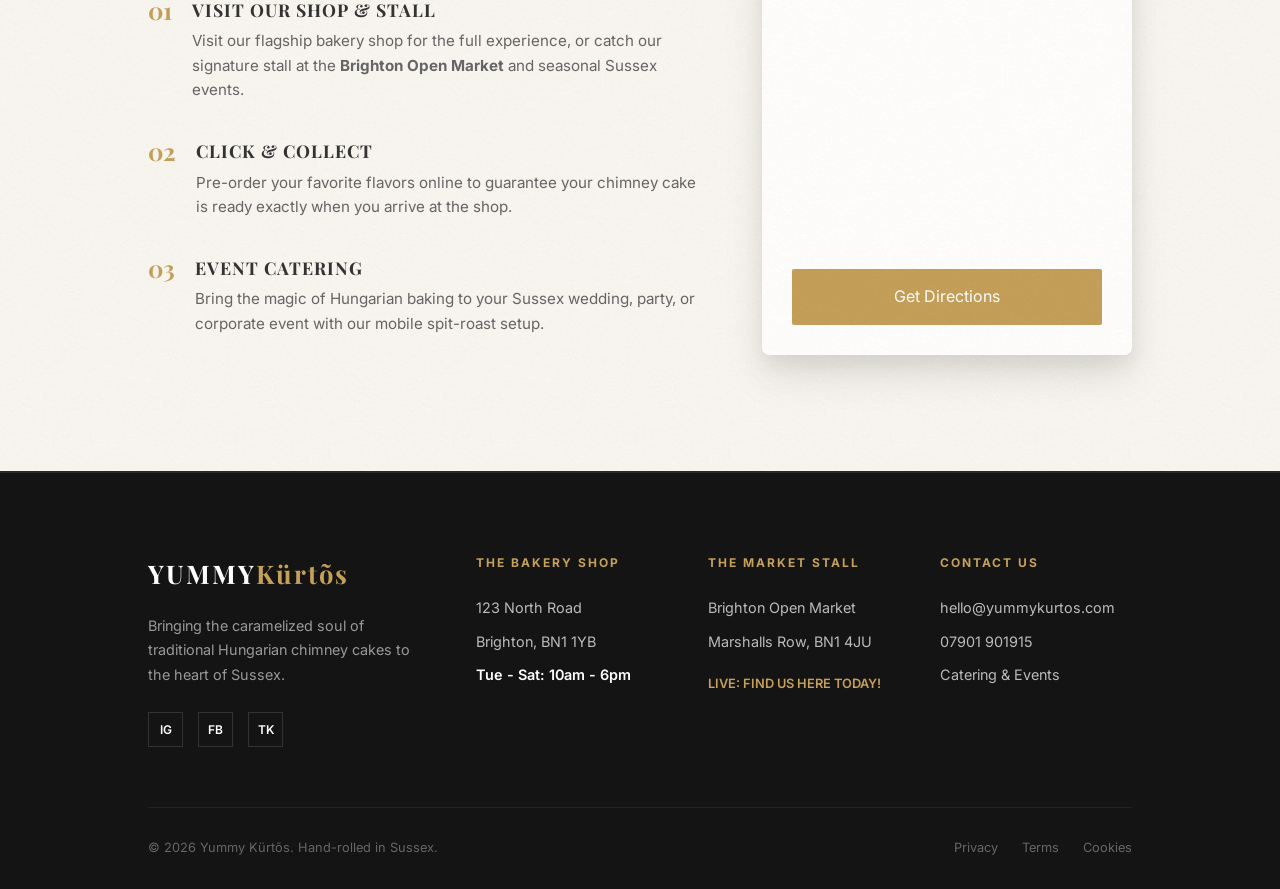
==== commit 0e97ba03: "Update phone number" ====
--- a/index.html
+++ b/index.html
@@ -304,7 +304,7 @@
                     <h4 class="footer-title reveal">Contact Us</h4>
                     <ul class="footer-links reveal">
                         <li><a href="mailto:hello@yummykurtos.com">hello@yummykurtos.com</a></li>
-                        <li><a href="tel:+447700900000">07700 900000</a></li>
+                        <li><a href="tel:+447700900000">07901 901915</a></li>
                         <li><a href="#menu">Catering & Events</a></li>
                     </ul>
                 </div>
--- a/css/styles.css
+++ b/css/styles.css
@@ -171,7 +171,7 @@
 }
 
 .feature-item h3 {
-    font-size: 1.2rem;
+    font-size: 1.4rem;
     font-family: 'playfair display', serif;
     margin-bottom: 8px;
     color: #222;
